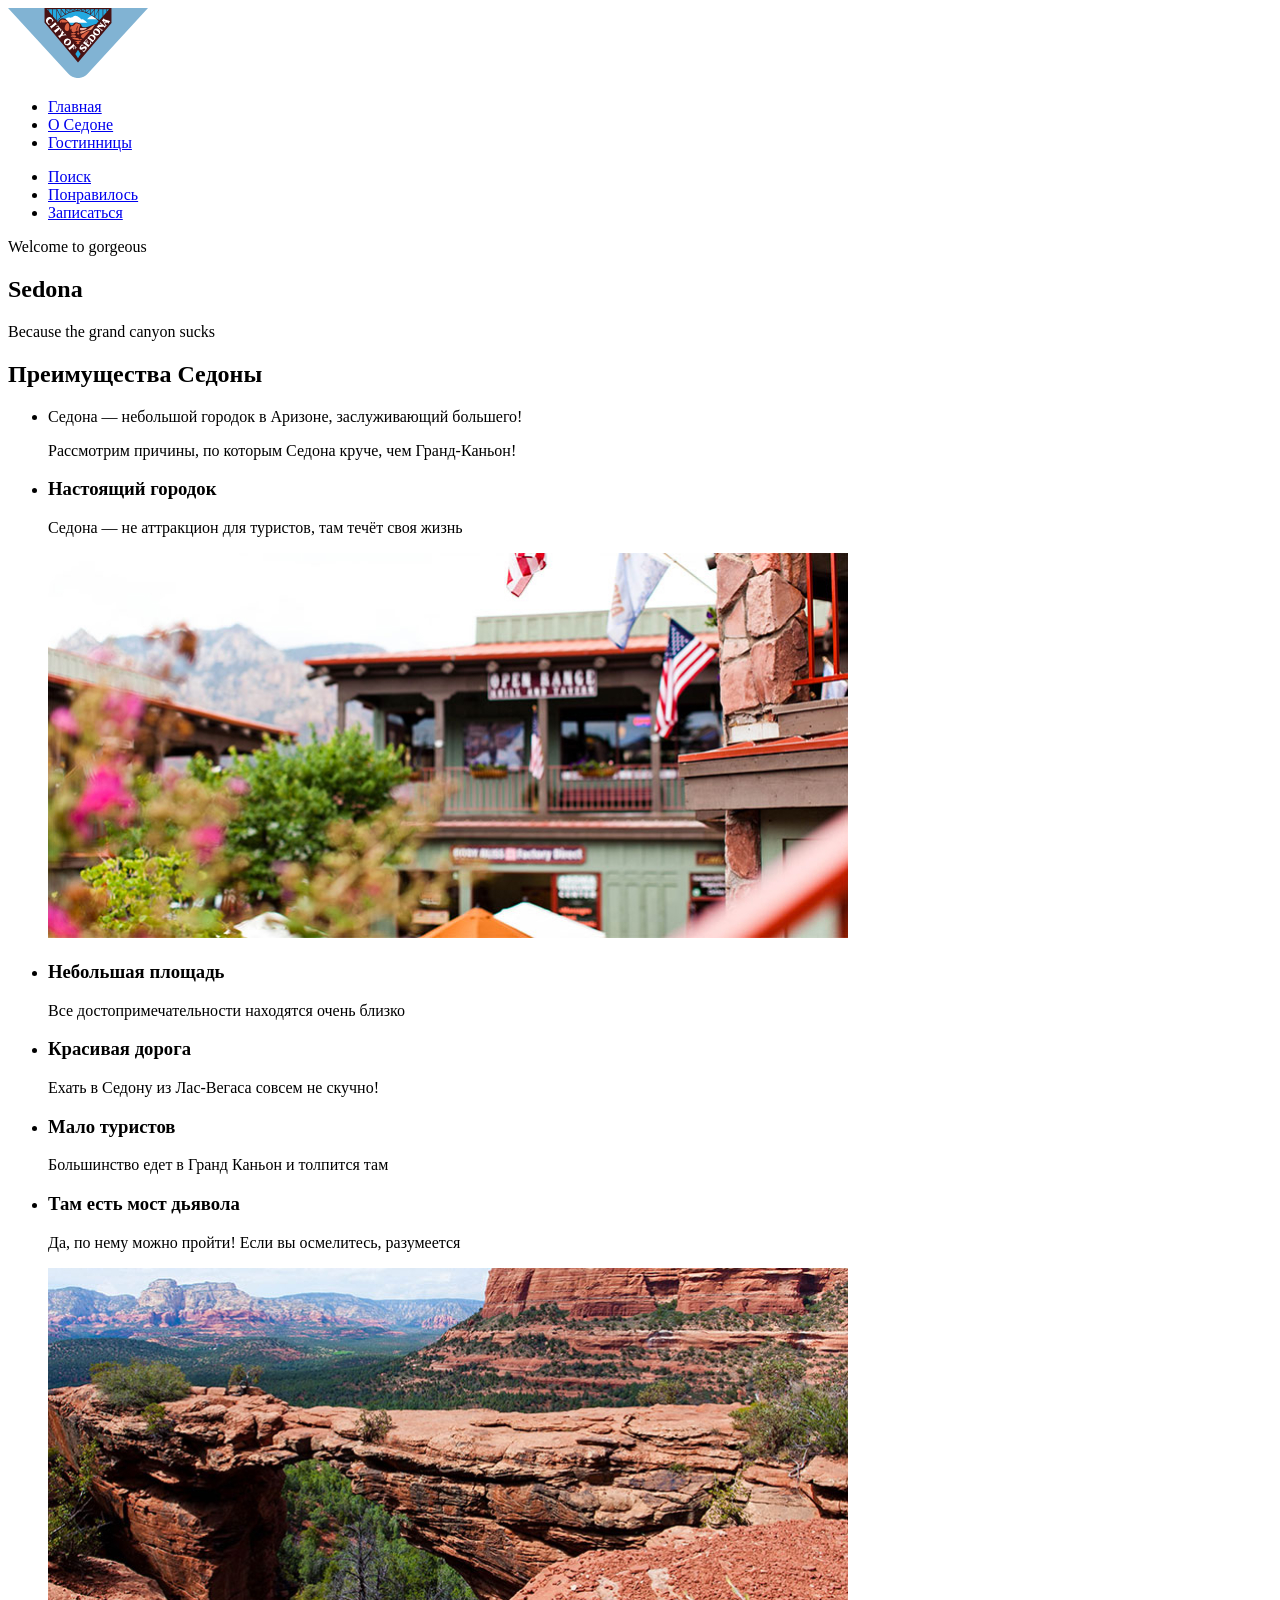
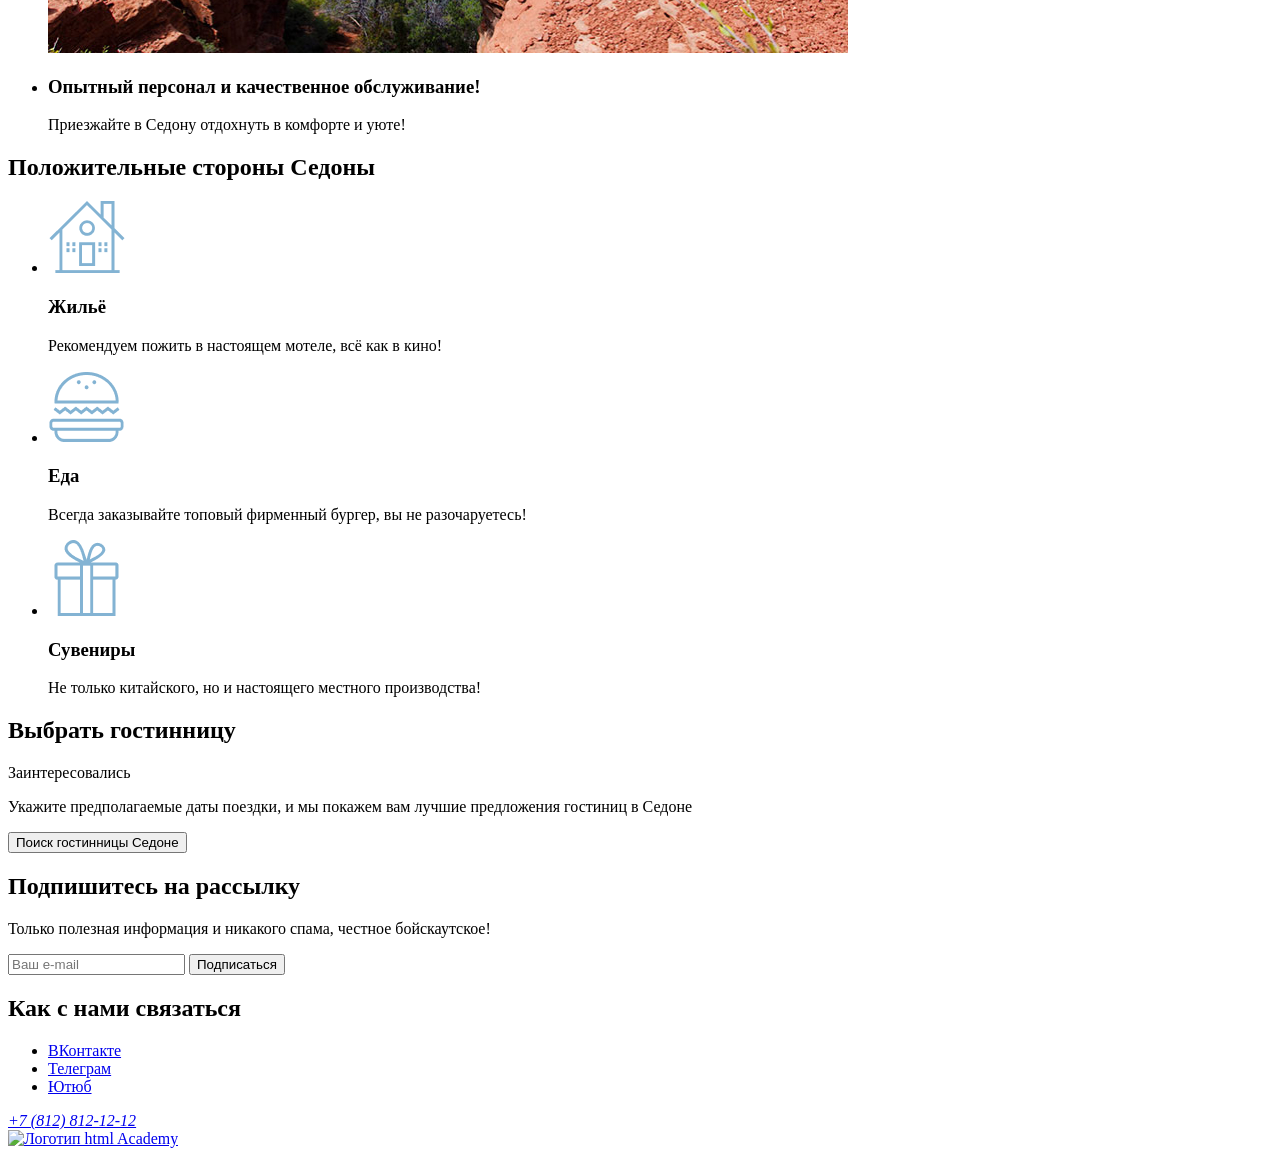
==== index.html @ 9c386580 "Разметка сайта Sedona" ====
<!DOCTYPE html>
<html lang="en">

<head>
    <meta charset="UTF-8">
    <meta http-equiv="X-UA-Compatible" content="IE=edge">
    <meta name="viewport" content="width=device-width, initial-scale=1.0">
    <title>Седона</title>
</head>

<body>
    <header class="page-header">
        <a href="index.html" aria-current="page" class="navigation-logo">
            <img class="sedona-logo" src="img/Sedona-logo.svg" alt="Логотип Sedona ">
        </a>
        <nav class="navigation">
            <ul class="navigation-list">
                <li class="navigation-item">
                    <a href="index.html" class="navigation-link navigation-link-current" aria-current="page"> Главная </a>
                </li>
                <li class="navigation-item">
                    <a href="#" class="navigation-link"> О Седоне </a>
                </li>
                <li class="navigation-item">
                    <a href="catalog.html" class="navigation-link"> Гостинницы </a>
                </li>
            </ul>
            <ul class="navigation-list">
                <li class="navigation-item">
                    <a href="#" class="navigation-link"> <span class="visually-hidden">Поиск</span> </a>
                </li>
                <li class="navigation-item">
                    <a href="#" class="navigation-link"> <span class="visually-hidden">Понравилось</span> </a>
                </li>
                <li class="navigation-item">
                    <a href="#" class="navigation-link"> <span class="visually-hidden">Записаться</span> </a>
                </li>
            </ul>
        </nav>
    </header>
    <main class="main-index">

        <section class="title">
            <p> Welcome to gorgeous</p>
            <h1>Sedona</h1>
            <p>Because the grand canyon sucks </p>
        </section>
        <section class="advantages">
            <h2 class="visually-hidden"> Преимущества Седоны </h2>
            <ul class="advantages-list">
                <li class="advantages-item">
                    <p>Седона — небольшой городок в Аризоне,  заслуживающий большего!</p>
                    <p> Рассмотрим причины, по которым Седона круче, чем Гранд-Каньон!</p>
                </li>
                <li class="advantages-item">
                    <h3 class="advantages-title">Настоящий городок</h3>
                    <p class="advantages-description">Седона — не аттракцион для туристов, там течёт своя жизнь</p>
                    <img src="img/Sedona-city.jpg" alt="Город Седона">
                </li>
                <li class="advantages-item">
                    <h3 class="advantages-title">Небольшая
                        площадь</h3>
                    <p class="advantages-description">Все достопримечательности находятся очень близко</p>
                </li>
                <li class="advantages-item">
                    <h3 class="advantages-title">Красивая
                        дорога</h3>
                    <p class="advantages-description">Ехать в Седону из Лас-Вегаса совсем не скучно!</p>
                </li>
                <li class="advantages-item">
                    <h3 class="advantages-title">Мало
                        туристов</h3>
                    <p class="advantages-description">Большинство едет в Гранд Каньон и толпится там</p>
                </li>
                <li class="advantages-item">
                    <h3 class="advantages-title">Там есть
                        мост дьявола</h3>
                    <p class="advantages-description">Да, по нему можно пройти! Если вы осмелитесь, разумеется</p>
                    <img src="img/Sedona-mountain.jpg" alt="Горы Седоны">
                </li>
                <li class="advantages-item">
                  <h3 class="advantages-title"> Опытный персонал и качественное обслуживание!</h3>
                    <p class="advantages-description">Приезжайте в Седону отдохнуть в комфорте и уюте!</p>
                </li>
            </ul>
        </section>
        <section class="advantages">
            <h2 class="visually-hidden">Положительные стороны Седоны</h2>
            <ul class="advantages-list">
                <li class="advantages-item">
                    <img class="icon" src="img/House-icon.png" alt="">
                    <h3 class="advantages-title">Жильё</h3>
                    <p class="advantages-description">Рекомендуем пожить в настоящем мотеле,
                        всё как в кино! </p>
                </li>
                <li class="advantages-item">
                    <img class="icon" src="img/food-icon.png" alt="">
                    <h3 class="advantages-title">Еда</h3>
                    <p class="advantages-description">Всегда заказывайте
                        топовый фирменный бургер, вы не разочаруетесь! </p>
                </li>
                <li class="advantages-item">
                    <img class="icon" src="img/present-icon.png" alt="">
                    <h3 class="advantages-title">Сувениры</h3>
                    <p class="advantages-description">Не только китайского,
                        но и настоящего местного производства! </p>
                </li>
            </ul>
        </section>
        <section class="hotel-search">
            <h2 class="visually-hidden">Выбрать гостинницу</h2>
            <p>Заинтересовались</p>
            <p>Укажите предполагаемые даты поездки, и мы покажем вам лучшие предложения гостиниц в Седоне</p>
            <button> Поиск гостинницы Седоне</button>
        </section>
        <section class="subscribe">
            <h2>Подпишитесь на рассылку</h2>
            <p>Только полезная информация и никакого спама, честное бойскаутское!</p>
            <form action="https://echo.htmlacademy.ru/" method="post" class="subscribe-form">
                <input type="email" placeholder="Ваш e-mail" name="user-email">
                <button type="submit">Подписаться</button>
            </form>
        </section>
    </main>
    <footer class="footer-social">
        <h2 class="page-footer-social">Как с нами связаться</h2>
        <ul class="footer-social-list">
            <li class="footer-social-item">
                <a href="https://vk.com/htmlacademy" type="button">
                    <span class="visually-hidden">ВКонтакте</span>
                </a>
            </li>
            <li class="footer-social-item">
                <a href="https://t.me/htmlacademy" type="button">
                    <span class="visually-hidden">Телеграм</span>
                </a>
            </li>
            <li class="footer-social-item">
                <a href="https://www.youtube.com/user/htmlacademyru" type="button">
                    <span class="visually-hidden">Ютюб</span>
                </a>
            </li>
        </ul>
        <address>
            <a class="footer-phone" href="tel:+78128121212">+7 (812) 812-12-12</a>
        </address>

        <a href="https://htmlacademy.ru/">
            <img class="logo" src="img/logo_htmlacademy.png" alt="Логотип html Academy ">
        </a>
    </footer>

</body>

</html>
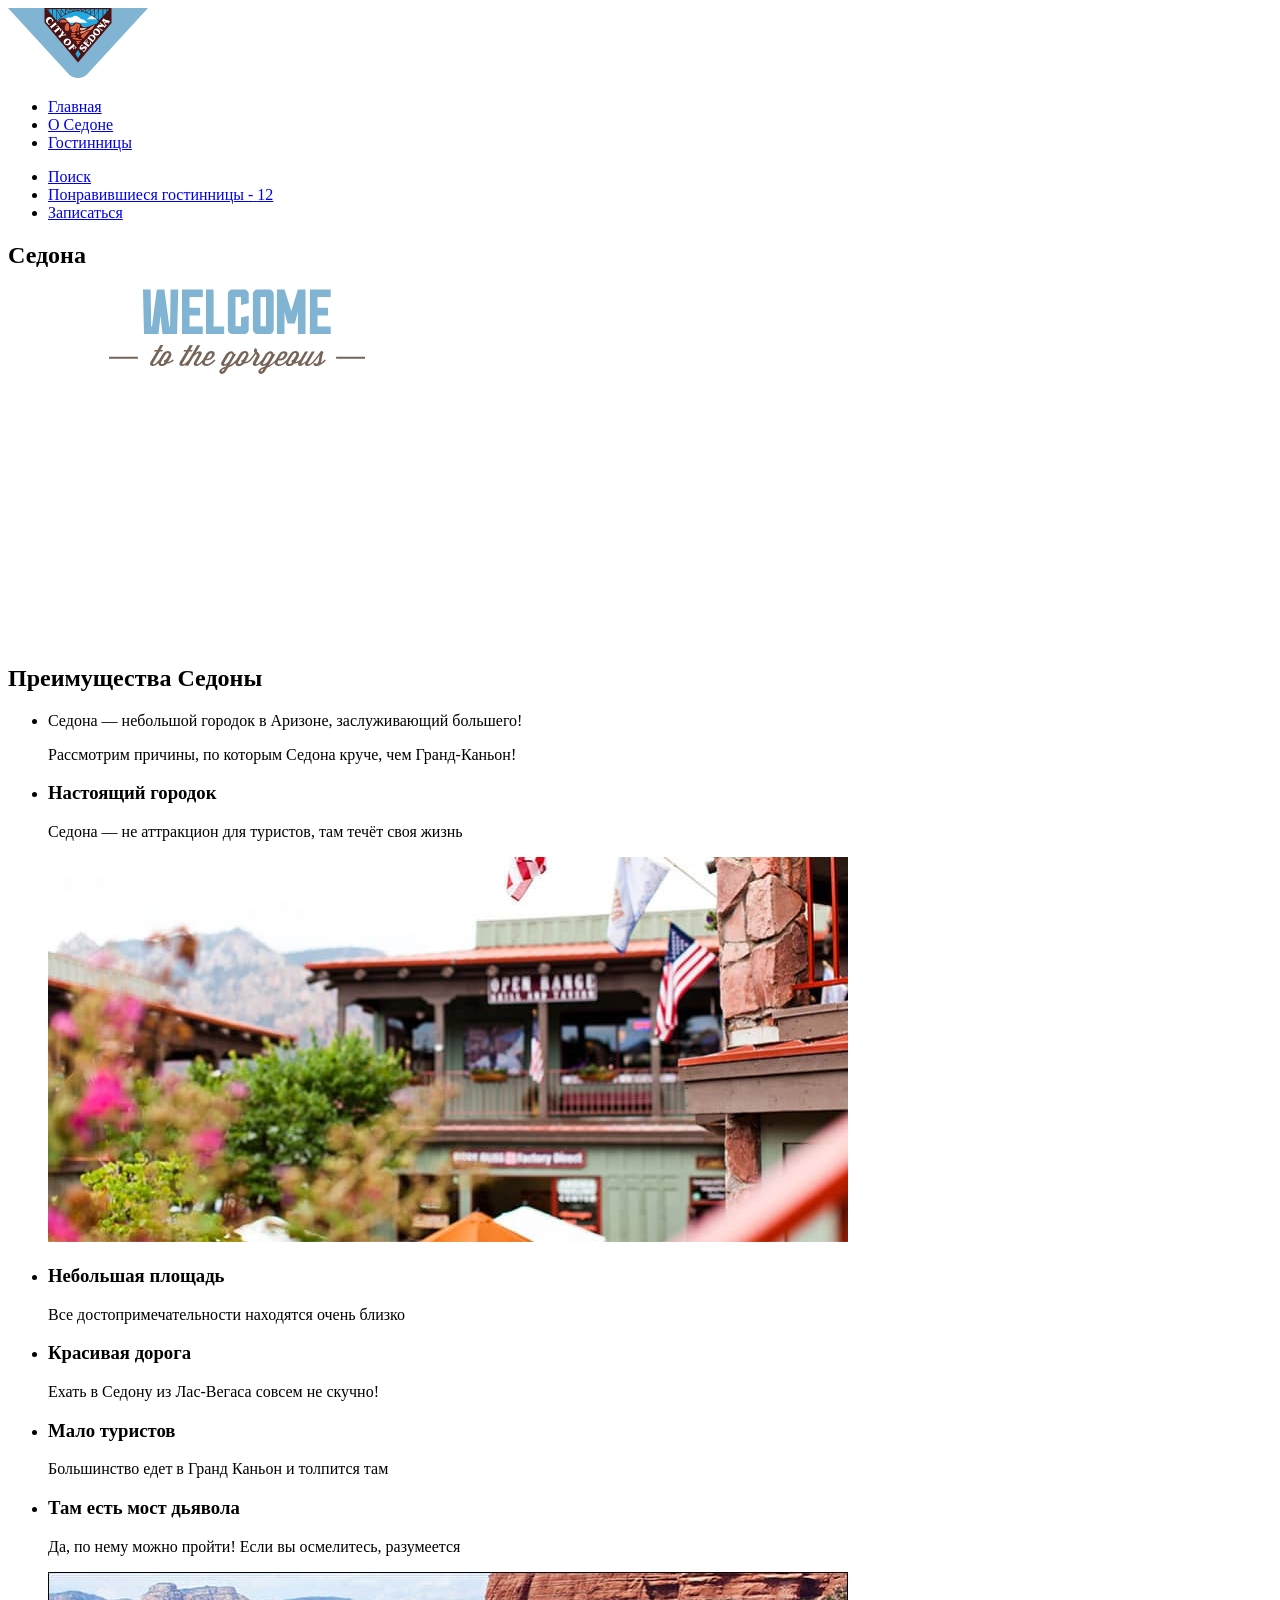
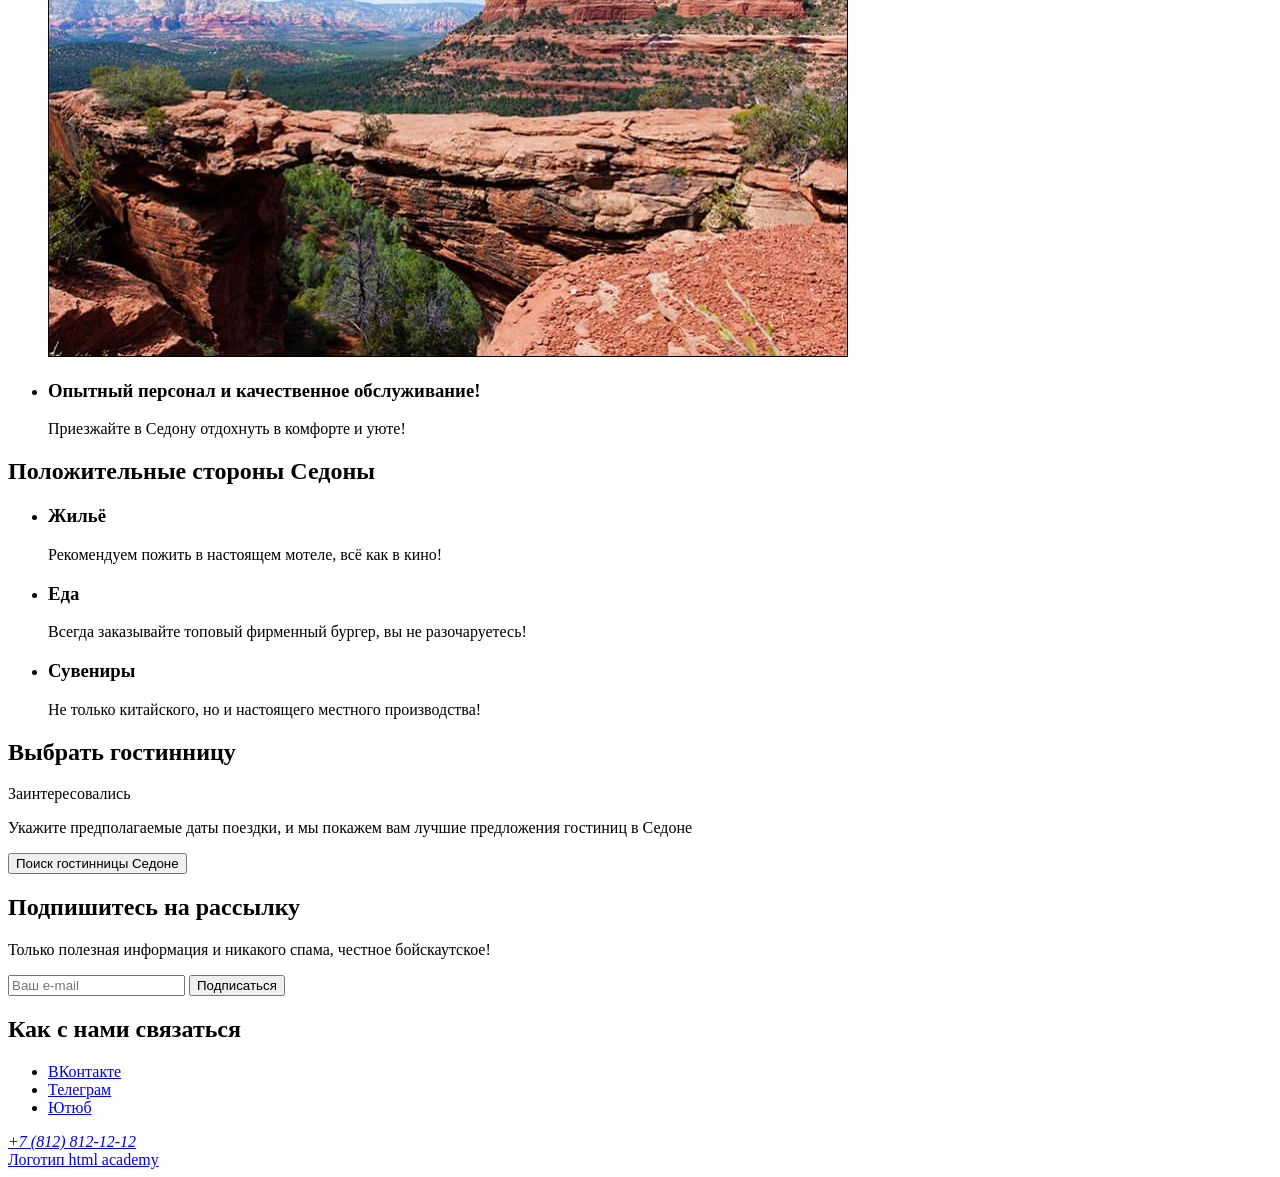
==== commit 827f121f: "Графика (3 раздел ) сайта" ====
--- a/index.html
+++ b/index.html
@@ -1,155 +1,159 @@
 <!DOCTYPE html>
 <html lang="en">
 
-<head>
+  <head>
     <meta charset="UTF-8">
     <meta http-equiv="X-UA-Compatible" content="IE=edge">
     <meta name="viewport" content="width=device-width, initial-scale=1.0">
+    <link rel="stylesheet" href="test.css">
     <title>Седона</title>
-</head>
+  </head>
 
-<body>
+  <body>
     <header class="page-header">
-        <a href="index.html" aria-current="page" class="navigation-logo">
-            <img class="sedona-logo" src="img/Sedona-logo.svg" alt="Логотип Sedona ">
-        </a>
-        <nav class="navigation">
-            <ul class="navigation-list">
-                <li class="navigation-item">
-                    <a href="index.html" class="navigation-link navigation-link-current" aria-current="page"> Главная </a>
-                </li>
-                <li class="navigation-item">
-                    <a href="#" class="navigation-link"> О Седоне </a>
-                </li>
-                <li class="navigation-item">
-                    <a href="catalog.html" class="navigation-link"> Гостинницы </a>
-                </li>
-            </ul>
-            <ul class="navigation-list">
-                <li class="navigation-item">
-                    <a href="#" class="navigation-link"> <span class="visually-hidden">Поиск</span> </a>
-                </li>
-                <li class="navigation-item">
-                    <a href="#" class="navigation-link"> <span class="visually-hidden">Понравилось</span> </a>
-                </li>
-                <li class="navigation-item">
-                    <a href="#" class="navigation-link"> <span class="visually-hidden">Записаться</span> </a>
-                </li>
-            </ul>
-        </nav>
+      <a href="index.html" aria-current="page" class="navigation-logo">
+        <img class="sedona-logo" src="img/logo-icon/logo-Sedona (1).svg" width="140" height="70" alt="Логотип Sedona ">
+      </a>
+      <nav class="navigation">
+        <ul class="navigation-list">
+          <li class="navigation-item">
+            <a href="index.html" class="navigation-link navigation-link-current" aria-current="page">
+              Главная </a>
+          </li>
+          <li class="navigation-item">
+            <a href="#" class="navigation-link"> О Седоне </a>
+          </li>
+          <li class="navigation-item">
+            <a href="catalog.html" class="navigation-link"> Гостинницы </a>
+          </li>
+        </ul>
+        <ul class="navigation-list">
+          <li class="navigation-item">
+            <a href="#" class="navigation-link">
+              <span class="visually-hidden">Поиск</span>
+            </a>
+          </li>
+          <li class="navigation-item">
+            <a href="#" class="navigation-link">
+              <span class="visually-hidden">Понравившиеся гостинницы -</span>
+              <span class="likes-number">12</span>
+            </a>
+          </li>
+          <li class="navigation-item">
+            <a href="#" class="navigation-link"> <span class="visually-hidden">Записаться</span> </a>
+          </li>
+        </ul>
+      </nav>
     </header>
     <main class="main-index">
-
-        <section class="title">
-            <p> Welcome to gorgeous</p>
-            <h1>Sedona</h1>
-            <p>Because the grand canyon sucks </p>
-        </section>
-        <section class="advantages">
-            <h2 class="visually-hidden"> Преимущества Седоны </h2>
-            <ul class="advantages-list">
-                <li class="advantages-item">
-                    <p>Седона — небольшой городок в Аризоне,  заслуживающий большего!</p>
-                    <p> Рассмотрим причины, по которым Седона круче, чем Гранд-Каньон!</p>
-                </li>
-                <li class="advantages-item">
-                    <h3 class="advantages-title">Настоящий городок</h3>
-                    <p class="advantages-description">Седона — не аттракцион для туристов, там течёт своя жизнь</p>
-                    <img src="img/Sedona-city.jpg" alt="Город Седона">
-                </li>
-                <li class="advantages-item">
-                    <h3 class="advantages-title">Небольшая
-                        площадь</h3>
-                    <p class="advantages-description">Все достопримечательности находятся очень близко</p>
-                </li>
-                <li class="advantages-item">
-                    <h3 class="advantages-title">Красивая
-                        дорога</h3>
-                    <p class="advantages-description">Ехать в Седону из Лас-Вегаса совсем не скучно!</p>
-                </li>
-                <li class="advantages-item">
-                    <h3 class="advantages-title">Мало
-                        туристов</h3>
-                    <p class="advantages-description">Большинство едет в Гранд Каньон и толпится там</p>
-                </li>
-                <li class="advantages-item">
-                    <h3 class="advantages-title">Там есть
-                        мост дьявола</h3>
-                    <p class="advantages-description">Да, по нему можно пройти! Если вы осмелитесь, разумеется</p>
-                    <img src="img/Sedona-mountain.jpg" alt="Горы Седоны">
-                </li>
-                <li class="advantages-item">
-                  <h3 class="advantages-title"> Опытный персонал и качественное обслуживание!</h3>
-                    <p class="advantages-description">Приезжайте в Седону отдохнуть в комфорте и уюте!</p>
-                </li>
-            </ul>
-        </section>
-        <section class="advantages">
-            <h2 class="visually-hidden">Положительные стороны Седоны</h2>
-            <ul class="advantages-list">
-                <li class="advantages-item">
-                    <img class="icon" src="img/House-icon.png" alt="">
-                    <h3 class="advantages-title">Жильё</h3>
-                    <p class="advantages-description">Рекомендуем пожить в настоящем мотеле,
-                        всё как в кино! </p>
-                </li>
-                <li class="advantages-item">
-                    <img class="icon" src="img/food-icon.png" alt="">
-                    <h3 class="advantages-title">Еда</h3>
-                    <p class="advantages-description">Всегда заказывайте
-                        топовый фирменный бургер, вы не разочаруетесь! </p>
-                </li>
-                <li class="advantages-item">
-                    <img class="icon" src="img/present-icon.png" alt="">
-                    <h3 class="advantages-title">Сувениры</h3>
-                    <p class="advantages-description">Не только китайского,
-                        но и настоящего местного производства! </p>
-                </li>
-            </ul>
-        </section>
-        <section class="hotel-search">
-            <h2 class="visually-hidden">Выбрать гостинницу</h2>
-            <p>Заинтересовались</p>
-            <p>Укажите предполагаемые даты поездки, и мы покажем вам лучшие предложения гостиниц в Седоне</p>
-            <button> Поиск гостинницы Седоне</button>
-        </section>
-        <section class="subscribe">
-            <h2>Подпишитесь на рассылку</h2>
-            <p>Только полезная информация и никакого спама, честное бойскаутское!</p>
-            <form action="https://echo.htmlacademy.ru/" method="post" class="subscribe-form">
-                <input type="email" placeholder="Ваш e-mail" name="user-email">
-                <button type="submit">Подписаться</button>
-            </form>
-        </section>
+      <section class="welcome">
+        <h1> <span class="visually-hidden">Седона</span></h1>
+        <img src="img/main-page/welcome (1).svg" width="458" height="352"
+          alt="Welcome to the gorgeous Sedona because the Grand Canyon sucks">
+      </section>
+      <section class="advantages">
+        <h2 class="visually-hidden"> Преимущества Седоны </h2>
+        <ul class="advantages-list">
+          <li class="advantages-item">
+            <p>Седона — небольшой городок в Аризоне, заслуживающий большего!</p>
+            <p> Рассмотрим причины, по которым Седона круче, чем Гранд-Каньон!</p>
+          </li>
+          <li class="advantages-item">
+            <h3 class="advantages-title">Настоящий городок</h3>
+            <p class="advantages-description">Седона — не аттракцион для туристов, там течёт своя жизнь</p>
+            <img src="img/main-page/city-Sedona (1).jpg" width="800" height="385" alt="Город Седона">
+          </li>
+          <li class="advantages-item">
+            <h3 class="advantages-title">Небольшая
+              площадь</h3>
+            <p class="advantages-description">Все достопримечательности находятся очень близко</p>
+          </li>
+          <li class="advantages-item">
+            <h3 class="advantages-title">Красивая
+              дорога</h3>
+            <p class="advantages-description">Ехать в Седону из Лас-Вегаса совсем не скучно!</p>
+          </li>
+          <li class="advantages-item">
+            <h3 class="advantages-title">Мало
+              туристов</h3>
+            <p class="advantages-description">Большинство едет в Гранд Каньон и толпится там</p>
+          </li>
+          <li class="advantages-item">
+            <h3 class="advantages-title">Там есть
+              мост дьявола</h3>
+            <p class="advantages-description">Да, по нему можно пройти! Если вы осмелитесь, разумеется</p>
+            <img src="img/main-page/mountain (1).jpg" width="800" height="385" alt="Горы Седоны">
+          </li>
+          <li class="advantages-item">
+            <h3 class="advantages-title"> Опытный персонал и качественное обслуживание!</h3>
+            <p class="advantages-description">Приезжайте в Седону отдохнуть в комфорте и уюте!</p>
+          </li>
+        </ul>
+      </section>
+      <section class="advantages">
+        <h2 class="visually-hidden">Положительные стороны Седоны</h2>
+        <ul class="advantages-list">
+          <li class="advantages-item">
+            <h3 class="advantages-title">Жильё</h3>
+            <p class="advantages-description">Рекомендуем пожить в настоящем мотеле,
+              всё как в кино! </p>
+          </li>
+          <li class="advantages-item">
+            <h3 class="advantages-title">Еда</h3>
+            <p class="advantages-description">Всегда заказывайте
+              топовый фирменный бургер, вы не разочаруетесь! </p>
+          </li>
+          <li class="advantages-item">
+            <h3 class="advantages-title">Сувениры</h3>
+            <p class="advantages-description">Не только китайского,
+              но и настоящего местного производства! </p>
+          </li>
+        </ul>
+      </section>
+      <section class="hotel-search">
+        <h2 class="visually-hidden">Выбрать гостинницу</h2>
+        <p>Заинтересовались</p>
+        <p>Укажите предполагаемые даты поездки, и мы покажем вам лучшие предложения гостиниц в Седоне</p>
+        <button> Поиск гостинницы Седоне</button>
+      </section>
+      <section class="subscribe">
+        <h2>Подпишитесь на рассылку</h2>
+        <p>Только полезная информация и никакого спама, честное бойскаутское!</p>
+        <form action="https://echo.htmlacademy.ru/" method="post" class="subscribe-form">
+          <input type="email" placeholder="Ваш e-mail" name="user-email">
+          <button type="submit">Подписаться</button>
+        </form>
+      </section>
     </main>
     <footer class="footer-social">
-        <h2 class="page-footer-social">Как с нами связаться</h2>
-        <ul class="footer-social-list">
-            <li class="footer-social-item">
-                <a href="https://vk.com/htmlacademy" type="button">
-                    <span class="visually-hidden">ВКонтакте</span>
-                </a>
-            </li>
-            <li class="footer-social-item">
-                <a href="https://t.me/htmlacademy" type="button">
-                    <span class="visually-hidden">Телеграм</span>
-                </a>
-            </li>
-            <li class="footer-social-item">
-                <a href="https://www.youtube.com/user/htmlacademyru" type="button">
-                    <span class="visually-hidden">Ютюб</span>
-                </a>
-            </li>
-        </ul>
-        <address>
-            <a class="footer-phone" href="tel:+78128121212">+7 (812) 812-12-12</a>
-        </address>
+      <h2 class="page-footer-social">Как с нами связаться</h2>
+      <ul class="footer-social-list">
+        <li class="footer-social-item">
+          <a href="https://vk.com/htmlacademy" type="button">
+            <span class="visually-hidden">ВКонтакте</span>
 
-        <a href="https://htmlacademy.ru/">
-            <img class="logo" src="img/logo_htmlacademy.png" alt="Логотип html Academy ">
-        </a>
+          </a>
+        </li>
+        <li class="footer-social-item">
+          <a href="https://t.me/htmlacademy" type="button">
+            <span class="visually-hidden">Телеграм</span>
+
+          </a>
+        </li>
+        <li class="footer-social-item">
+          <a href="https://www.youtube.com/user/htmlacademyru" type="button">
+            <span class="visually-hidden">Ютюб</span>
+
+          </a>
+        </li>
+      </ul>
+      <address>
+        <a class="footer-phone" href="tel:+78128121212">+7 (812) 812-12-12</a>
+      </address>
+      <a href="https://htmlacademy.ru/">
+        <span class="visually-hidden">Логотип html academy</span>
+      </a>
     </footer>
-
-</body>
+  </body>
 
 </html>
--- a/test.css
+++ b/test.css
@@ -0,0 +1,11 @@
+.icon-number-hearts
+{
+  width: 20px;
+  height: 20px;
+  background-color: rgb(25, 192, 25) ;
+  border-radius: 50%;
+  text-align: center;
+  display: inline-block;
+  padding: 5px 5px 4px;
+  }
+
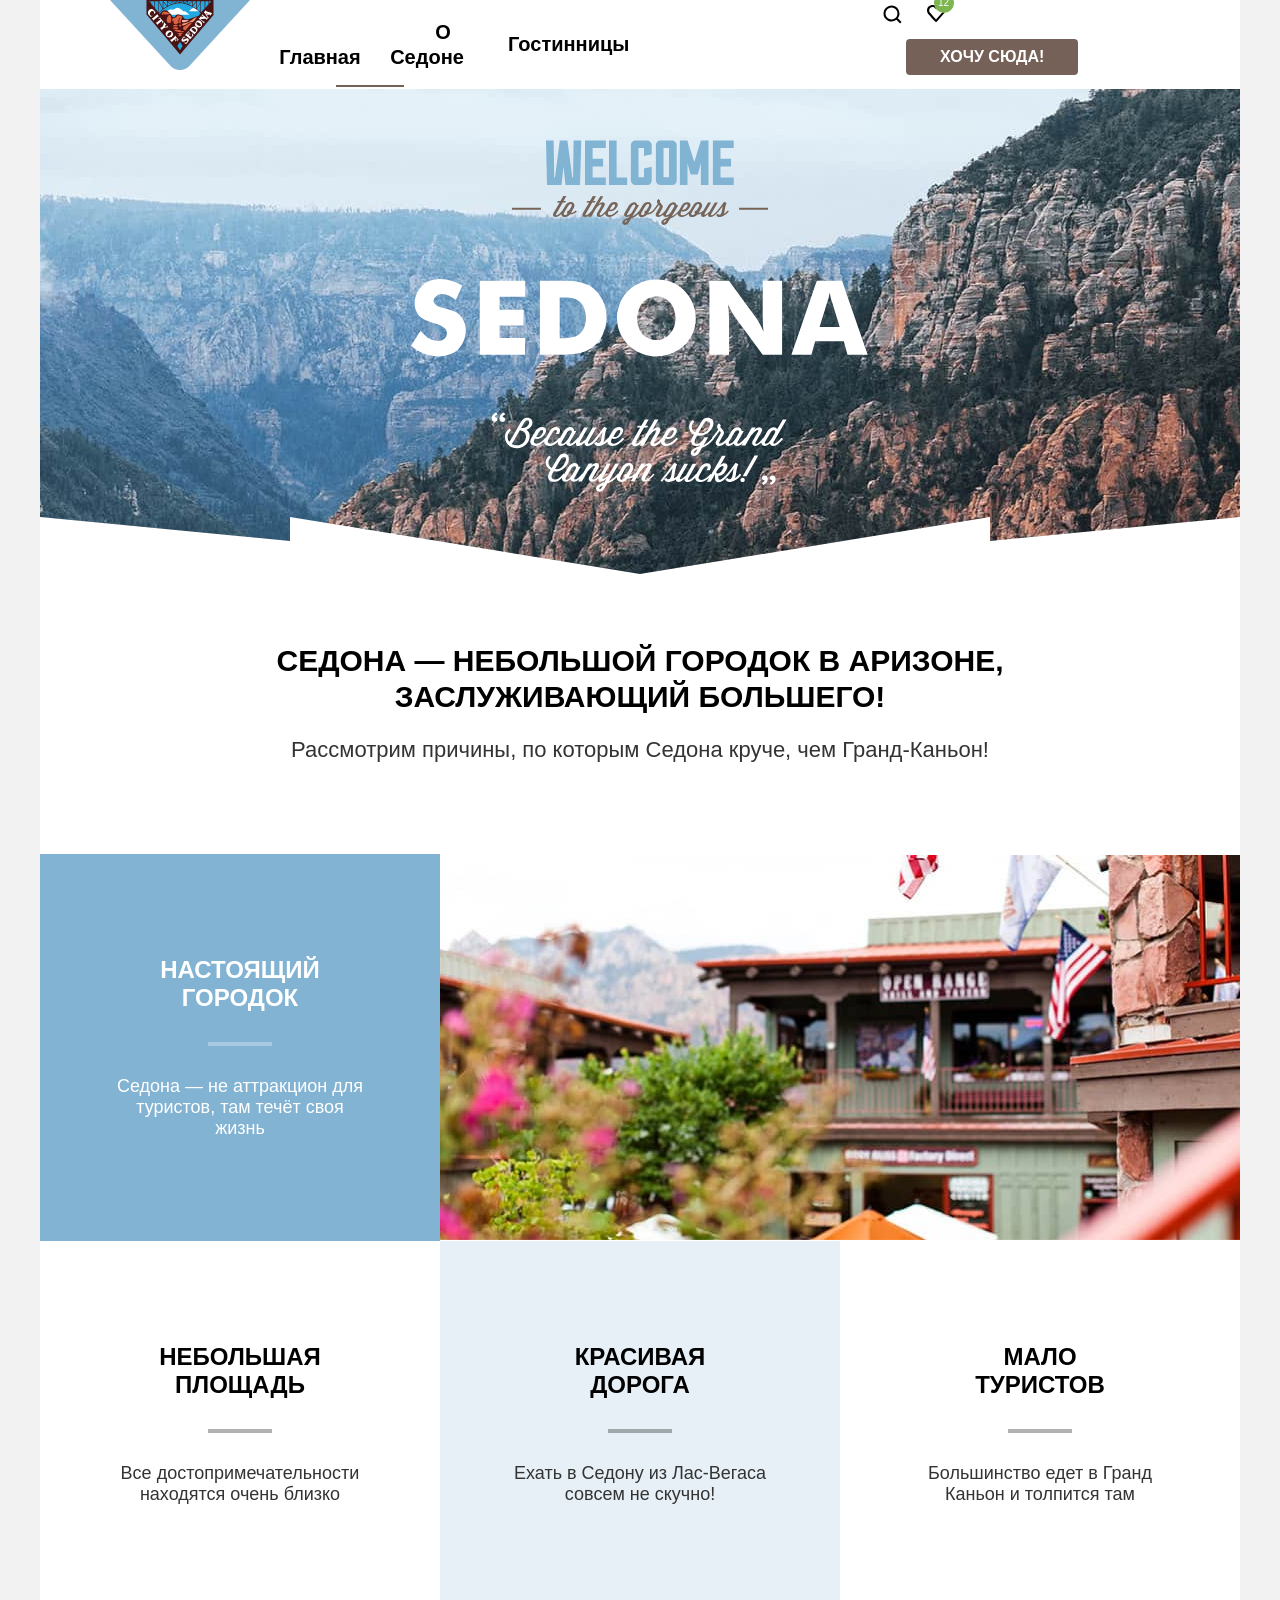
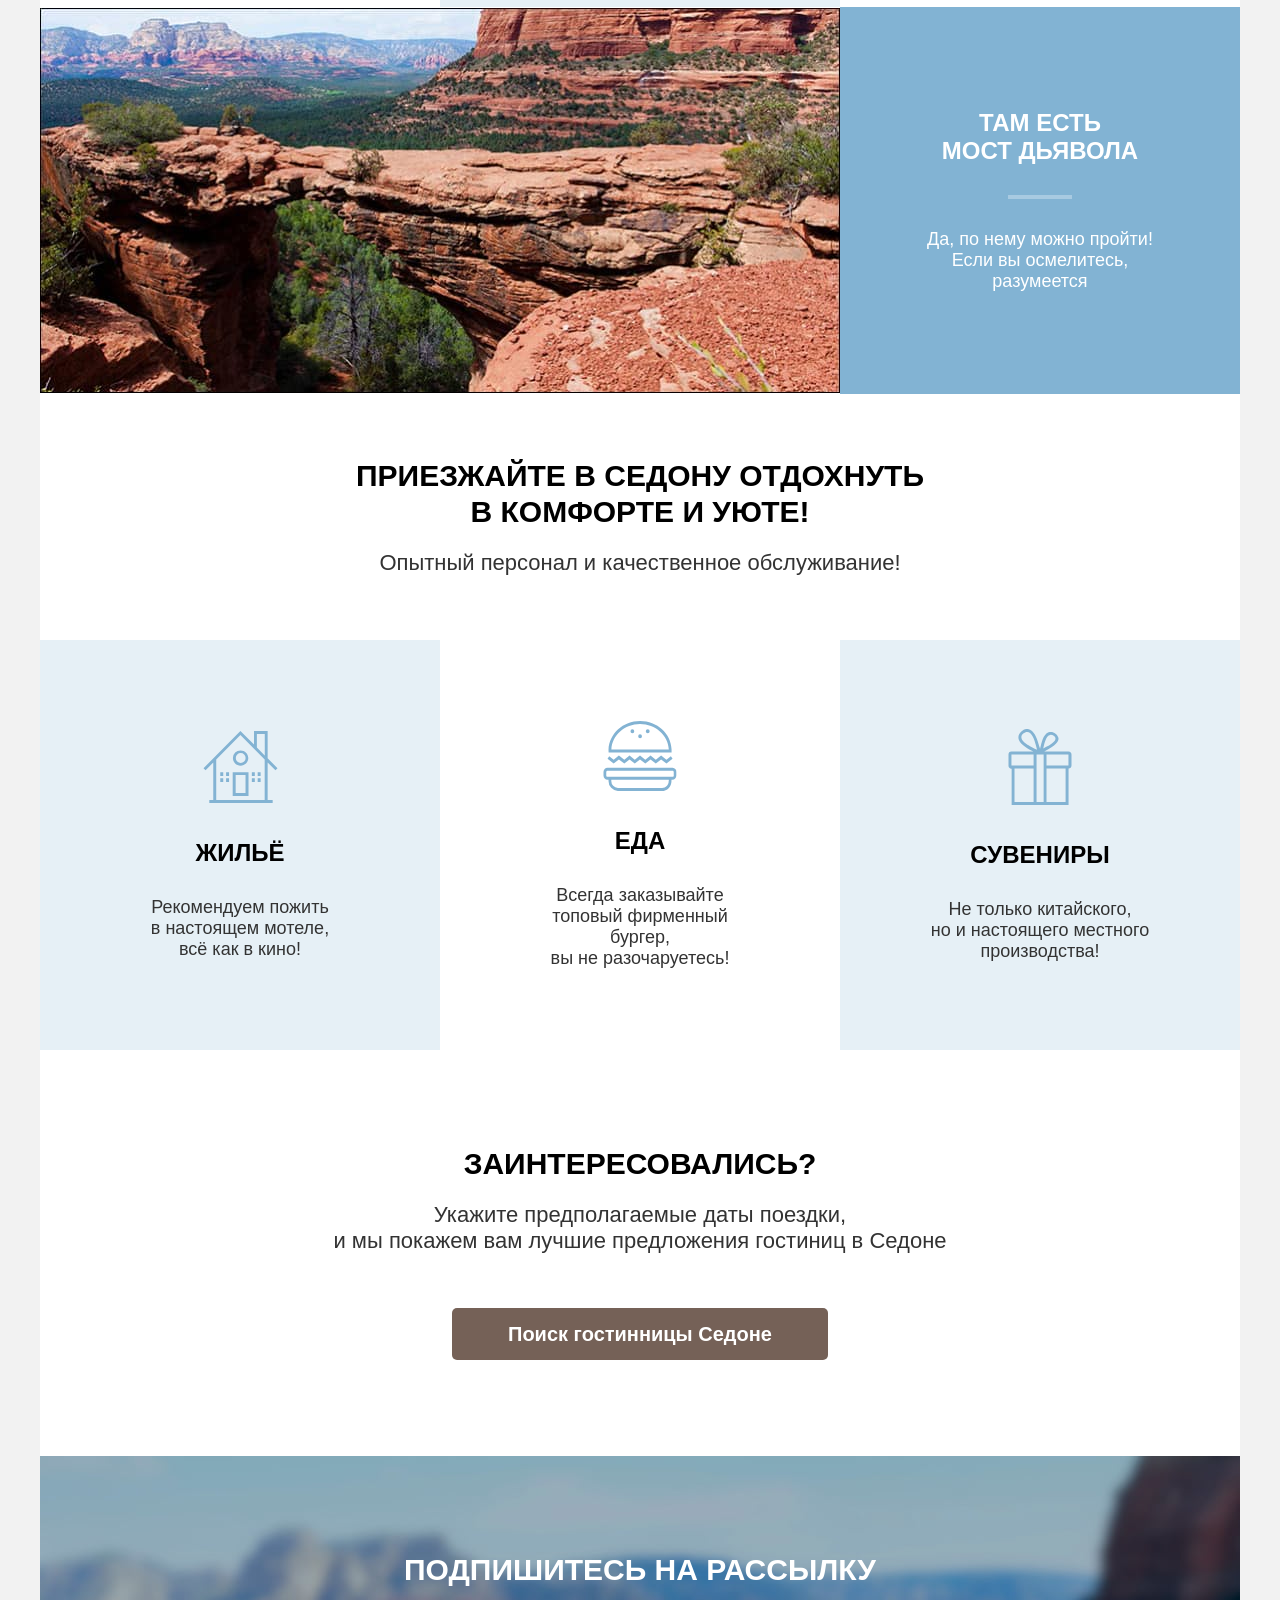
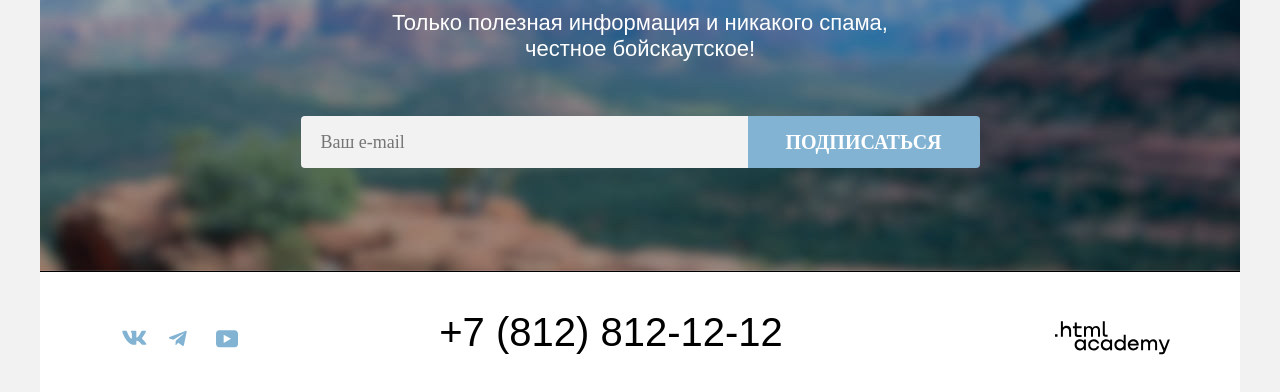
==== commit ab8c509e: "9 chapter" ====
--- a/index.html
+++ b/index.html
@@ -1,23 +1,26 @@
 <!DOCTYPE html>
-<html lang="en">
+<html lang="ru">
 
   <head>
     <meta charset="UTF-8">
     <meta http-equiv="X-UA-Compatible" content="IE=edge">
     <meta name="viewport" content="width=device-width, initial-scale=1.0">
-    <link rel="stylesheet" href="test.css">
+    <link rel="stylesheet" href="styles/styles.css">
+
     <title>Седона</title>
   </head>
 
   <body>
+   <!-- ! Header -->
     <header class="page-header">
-      <a href="index.html" aria-current="page" class="navigation-logo">
-        <img class="sedona-logo" src="img/logo-icon/logo-Sedona (1).svg" width="140" height="70" alt="Логотип Sedona ">
-      </a>
       <nav class="navigation">
+         <!-- ! Left-items -->
+        <a href="index.html" aria-current="page" class="navigation-logo">
+          <img class="sedona-logo" src="img/logo-icon/logo-Sedona (1).svg" width="140" height="70" alt="Логотип Sedona ">
+        </a>
         <ul class="navigation-list">
           <li class="navigation-item">
-            <a href="index.html" class="navigation-link navigation-link-current" aria-current="page">
+            <a href="index.html" class="navigation-link navigation-link-current-main" aria-current="page">
               Главная </a>
           </li>
           <li class="navigation-item">
@@ -27,131 +30,166 @@
             <a href="catalog.html" class="navigation-link"> Гостинницы </a>
           </li>
         </ul>
-        <ul class="navigation-list">
-          <li class="navigation-item">
-            <a href="#" class="navigation-link">
+         <!-- ! Right-items -->
+        <ul class="navigation-list navigation-list-right">
+          <li class="navigation-item-right">
+            <a  href="#"  class="navigation-link">
               <span class="visually-hidden">Поиск</span>
+              <svg class="navigation-icon" aria-hidden="true" focusable="false" width="19" height="19" viewBox="0 0 19 19" fill="none" xmlns="http://www.w3.org/2000/svg"><path d="m18.5 17-3.7-3.67c1-1.3 1.7-2.98 1.7-4.87A8 8 0 0 0 8.5.5C4.1.5.5 4.18.5 8.56a8 8 0 0 0 12.9 6.26l3.7 3.68 1.4-1.5Zm-10-2.48a6 6 0 0 1-6-5.96 6 6 0 0 1 12 0 6 6 0 0 1-6 5.96Z" /></svg>
             </a>
           </li>
-          <li class="navigation-item">
+          <li class="navigation-item-right">
             <a href="#" class="navigation-link">
-              <span class="visually-hidden">Понравившиеся гостинницы -</span>
-              <span class="likes-number">12</span>
+              <span class="visually-hidden">Избранное</span>
+              <svg class="navigation-icon" aria-hidden="true" focusable="false" width="18" height="17" viewBox="0 0 18 17" fill="none" xmlns="http://www.w3.org/2000/svg"><path d="M8.9 17c-.3 0-.6-.1-.8-.4-5.4-6.1-6.7-7.5-7-7.9C.4 7.8 0 6.6 0 5.4 0 2.4 2.4 0 5.5 0 6.8 0 8 .5 9 1.3 10 .5 11.3 0 12.5 0c3 0 5.5 2.4 5.5 5.4 0 1.3-.5 2.5-1.3 3.4l-7 7.9c-.2.2-.4.3-.8.3Zm-6-9.5c.3.4 3.5 4 6.1 6.9l6.2-7c.5-.5.7-1.2.7-2 0-1.8-1.5-3.3-3.3-3.3-1 0-2 .5-2.7 1.3-.3.3-.6.4-.9.4-.3 0-.6-.2-.8-.4-.7-.8-1.7-1.3-2.7-1.3-1.8 0-3.3 1.5-3.3 3.3-.1.9.3 1.6.7 2.1-.1 0-.1 0 0 0Z"/></svg>
             </a>
           </li>
-          <li class="navigation-item">
-            <a href="#" class="navigation-link"> <span class="visually-hidden">Записаться</span> </a>
+          <li class="navigation-item-right">
+            <a href="#" class="navigation-link">
+              <span class="visually-hidden">Записаться</span>
+              <button class="navigation-link-button-sign-up">Хочу сюда!</button>
+              </a>
           </li>
         </ul>
       </nav>
     </header>
-    <main class="main-index">
-      <section class="welcome">
-        <h1> <span class="visually-hidden">Седона</span></h1>
-        <img src="img/main-page/welcome (1).svg" width="458" height="352"
-          alt="Welcome to the gorgeous Sedona because the Grand Canyon sucks">
-      </section>
-      <section class="advantages">
-        <h2 class="visually-hidden"> Преимущества Седоны </h2>
-        <ul class="advantages-list">
-          <li class="advantages-item">
-            <p>Седона — небольшой городок в Аризоне, заслуживающий большего!</p>
-            <p> Рассмотрим причины, по которым Седона круче, чем Гранд-Каньон!</p>
-          </li>
-          <li class="advantages-item">
-            <h3 class="advantages-title">Настоящий городок</h3>
-            <p class="advantages-description">Седона — не аттракцион для туристов, там течёт своя жизнь</p>
-            <img src="img/main-page/city-Sedona (1).jpg" width="800" height="385" alt="Город Седона">
-          </li>
-          <li class="advantages-item">
-            <h3 class="advantages-title">Небольшая
-              площадь</h3>
-            <p class="advantages-description">Все достопримечательности находятся очень близко</p>
-          </li>
-          <li class="advantages-item">
-            <h3 class="advantages-title">Красивая
-              дорога</h3>
-            <p class="advantages-description">Ехать в Седону из Лас-Вегаса совсем не скучно!</p>
-          </li>
-          <li class="advantages-item">
-            <h3 class="advantages-title">Мало
-              туристов</h3>
-            <p class="advantages-description">Большинство едет в Гранд Каньон и толпится там</p>
-          </li>
-          <li class="advantages-item">
-            <h3 class="advantages-title">Там есть
-              мост дьявола</h3>
-            <p class="advantages-description">Да, по нему можно пройти! Если вы осмелитесь, разумеется</p>
-            <img src="img/main-page/mountain (1).jpg" width="800" height="385" alt="Горы Седоны">
-          </li>
-          <li class="advantages-item">
-            <h3 class="advantages-title"> Опытный персонал и качественное обслуживание!</h3>
-            <p class="advantages-description">Приезжайте в Седону отдохнуть в комфорте и уюте!</p>
-          </li>
-        </ul>
-      </section>
-      <section class="advantages">
-        <h2 class="visually-hidden">Положительные стороны Седоны</h2>
-        <ul class="advantages-list">
-          <li class="advantages-item">
-            <h3 class="advantages-title">Жильё</h3>
-            <p class="advantages-description">Рекомендуем пожить в настоящем мотеле,
-              всё как в кино! </p>
-          </li>
-          <li class="advantages-item">
-            <h3 class="advantages-title">Еда</h3>
-            <p class="advantages-description">Всегда заказывайте
-              топовый фирменный бургер, вы не разочаруетесь! </p>
-          </li>
-          <li class="advantages-item">
-            <h3 class="advantages-title">Сувениры</h3>
-            <p class="advantages-description">Не только китайского,
-              но и настоящего местного производства! </p>
-          </li>
-        </ul>
-      </section>
-      <section class="hotel-search">
-        <h2 class="visually-hidden">Выбрать гостинницу</h2>
-        <p>Заинтересовались</p>
-        <p>Укажите предполагаемые даты поездки, и мы покажем вам лучшие предложения гостиниц в Седоне</p>
-        <button> Поиск гостинницы Седоне</button>
-      </section>
-      <section class="subscribe">
-        <h2>Подпишитесь на рассылку</h2>
-        <p>Только полезная информация и никакого спама, честное бойскаутское!</p>
-        <form action="https://echo.htmlacademy.ru/" method="post" class="subscribe-form">
-          <input type="email" placeholder="Ваш e-mail" name="user-email">
-          <button type="submit">Подписаться</button>
-        </form>
-      </section>
+    <!-- ! Main -->
+    <main class="main-index main-container">
+      <div class="page-container">
+         <!-- ! Welcome -->
+        <section class="welcome">
+            <h1> <span class="visually-hidden">Седона</span></h1>
+            <img class="welcome-text" src="img/main-page/welcome (1).svg" width="458" height="352"
+              alt="Welcome to the gorgeous Sedona because the Grand Canyon sucks" lang="en">
+            <img class="welcome-background-bottom" src="img/main-page/welcome-bottom.svg" width="1200" height="57" alt="">
+        </section>
+         <!-- ! Advantages -->
+        <section class="advantages">
+          <h2 class="visually-hidden"> Преимущества Седоны </h2>
+          <ul class="advantages-list">
+            <li class="advantages-item advantages-item-big">
+              <h3 class="title-big">Седона — небольшой городок в Аризоне,<br> заслуживающий большего!</h3>
+              <p class="description-big"> Рассмотрим причины, по которым Седона круче, чем Гранд-Каньон!</p>
+            </li>
+            <li class="advantages-item-color advantages-item">
+              <h3 class="advantages-title">Настоящий <br>городок</h3>
+              <div class="advantages-line-white"></div>
+              <p class="advantages-description">Седона — не аттракцион для <br> туристов, там течёт своя <br>жизнь</p>
+            </li>
+            <!-- ! img City -->
+            <li class="advantages-item advantages-item-image">
+              <img class="advantages-image" src="img/main-page/city-Sedona (1).jpg" width="800" height="385"
+                alt="Город Седона">
+            </li>
+
+            <li class="advantages-item">
+              <h3 class="advantages-title">Небольшая <br>
+                площадь</h3>
+                <div class="advantages-line-white advantages-line-grey" ></div>
+              <p class="advantages-description">Все достопримечательности <br> находятся очень близко</p>
+            </li>
+            <li class="advantages-item-grey advantages-item ">
+              <h3 class="advantages-title">Красивая <br>
+                дорога</h3>
+                <div class="advantages-line-white advantages-line-grey"></div>
+              <p class="advantages-description">Ехать в Седону из Лас-Вегаса <br> совсем не скучно!</p>
+            </li>
+            <li class="advantages-item">
+              <h3 class="advantages-title">Мало <br>
+                туристов</h3>
+                <div class="advantages-line-white advantages-line-grey"></div>
+              <p class="advantages-description">Большинство едет в Гранд <br> Каньон и толпится там</p>
+            </li>
+             <!-- ! img Mountain-->
+             <li class="advantages-item advantages-item-image">
+              <img src="img/main-page/mountain (1).jpg" width="800" height="385" alt="Горы Седоны">
+            </li>
+            <li class="advantages-item-color advantages-item">
+              <h3 class="advantages-title">Там есть <br>
+                мост дьявола</h3>
+                <div class="advantages-line-white"></div>
+              <p class="advantages-description">Да, по нему можно пройти! <br> Если вы осмелитесь, <br> разумеется</p>
+            </li>
+            <li class="advantages-item advantages-item-big">
+              <h3 class="title-big title-big-last">Приезжайте в Седону отдохнуть <br> в комфорте и уюте!</h3>
+              <p class="description-big description-big-last "> Опытный персонал и качественное обслуживание!</p>
+            </li>
+            <li class="advantages-item-grey advantages-item ">
+              <div class="advantages-item-container">
+                <img class="advantages-item-house" src="img/main-page/house (1).svg"  width="75" height="72" alt="Домик">
+                <h3 class="advantages-title">Жильё</h3>
+                <p class="advantages-description">Рекомендуем пожить <br> в настоящем мотеле, <br>
+                  всё как в кино! </p>
+              </div>
+            </li>
+            <li class="advantages-item">
+              <div class="advantages-item-container">
+                <img class="advantages-item-food" src="img/main-page/hamburger (1).svg" width="74" height="70" alt="Гамбургер">
+                <h3 class="advantages-title">Еда</h3>
+                <p class="advantages-description">Всегда заказывайте <br>
+                  топовый фирменный бургер, <br> вы не разочаруетесь! </p>
+              </div>
+            </li>
+            <li class="advantages-item-grey advantages-item  ">
+              <div class="advantages-item-container">
+                <img class="advantages-item-souvenir" src="img/main-page/souvenir (1).svg" width="64" height="76" alt="Подарок">
+                <h3 class="advantages-title">Сувениры</h3>
+                <p class="advantages-description">Не только китайского, <br>
+                  но и настоящего местного <br> производства! </p>
+              </div>
+            </li>
+          </ul>
+        </section>
+        <!--  ! Hotel search -->
+        <section class="hotel-search">
+          <div class="hotel-search-container">
+            <h2 class="visually-hidden">Выбрать гостинницу</h2>
+            <p class="title-big">Заинтересовались?</p>
+            <p class="description-big ">Укажите предполагаемые даты поездки, <br> и мы покажем вам лучшие
+              предложения гостиниц в Седоне</p>
+            <button class="button-search"> Поиск гостинницы Седоне</button>
+          </div>
+        </section>
+        <!--  ! Page Subscribe -->
+        <section class="page-subscribe">
+            <h2 class="title-big title-big-subscribe">Подпишитесь на рассылку</h2>
+            <p class="description-big description-big-subscribe">Только полезная информация и никакого спама, <br> честное бойскаутское!</p>
+            <form action="https://echo.htmlacademy.ru/" method="post" class="subscribe-form">
+              <input class="input-email" type="email" placeholder="Ваш e-mail" name="user-email">
+              <button class="button-subscribe" type="submit">Подписаться</button>
+            </form>
+        </section>
+      </div>
     </main>
+     <!-- ! Footer -->
     <footer class="footer-social">
-      <h2 class="page-footer-social">Как с нами связаться</h2>
+      <h2 class="page-footer-social"><span class="visually-hidden">Как с нами связаться</span></h2>
       <ul class="footer-social-list">
         <li class="footer-social-item">
-          <a href="https://vk.com/htmlacademy" type="button">
-            <span class="visually-hidden">ВКонтакте</span>
-
+          <a class="footer-social-vk footer-social-link" href="https://vk.com/htmlacademy" type="button">
+            <span class="visually-hidden">Вконтаке</span>
+            <svg class="footer-social-icon" aria-hidden="true" focusable="false" width="25" height="15" viewBox="0 0 25 15" fill="none" xmlns="http://www.w3.org/2000/svg"><path fill-rule="evenodd" clip-rule="evenodd" d="M24.116 1.804c.166-.546 0-.948-.795-.948h-2.625c-.668 0-.976.347-1.143.73 0 0-1.335 3.196-3.226 5.272-.612.602-.89.793-1.224.793-.167 0-.418-.19-.418-.738V1.804c0-.656-.184-.948-.74-.948H9.817c-.417 0-.668.304-.668.593 0 .621.946.765 1.043 2.513V7.76c0 .833-.153.984-.487.984-.89 0-3.055-3.21-4.34-6.885-.249-.715-.5-1.003-1.172-1.003H1.566c-.75 0-.9.347-.9.73 0 .682.89 4.07 4.145 8.551 2.17 3.06 5.225 4.72 8.008 4.72 1.67 0 1.875-.369 1.875-1.004V11.54c0-.737.158-.884.687-.884.39 0 1.057.192 2.615 1.667 1.78 1.75 2.073 2.533 3.075 2.533h2.625c.75 0 1.126-.368.91-1.096-.238-.724-1.088-1.775-2.215-3.022-.612-.71-1.53-1.475-1.809-1.858-.389-.49-.278-.71 0-1.147 0 0 3.2-4.426 3.533-5.929h.001Z"/></svg>
           </a>
         </li>
         <li class="footer-social-item">
-          <a href="https://t.me/htmlacademy" type="button">
+          <a class="footer-social-telegram footer-social-link" href="https://t.me/htmlacademy" type="button">
             <span class="visually-hidden">Телеграм</span>
-
+            <svg class="footer-social-icon" aria-hidden="true" focusable="false" width="18" height="16" viewBox="0 0 18 16" fill="none" xmlns="http://www.w3.org/2000/svg"><path d="M16.79.96.84 7.1c-1.09.44-1.08 1.05-.2 1.32l4.1 1.28 9.47-5.98c.44-.27.85-.13.52.17l-7.68 6.93-.28 4.22c.41 0 .6-.2.83-.41l1.99-1.94 4.13 3.06c.77.42 1.31.2 1.5-.71l2.72-12.8c.28-1.1-.43-1.61-1.16-1.28Z"/></svg>
           </a>
         </li>
         <li class="footer-social-item">
-          <a href="https://www.youtube.com/user/htmlacademyru" type="button">
+          <a class="footer-social-youtube footer-social-link" href="https://www.youtube.com/user/htmlacademyru" type="button">
             <span class="visually-hidden">Ютюб</span>
-
+            <svg class="footer-social-icon" aria-hidden="true" focusable="false" width="23" height="18" viewBox="0 0 23 18" fill="none" xmlns="http://www.w3.org/2000/svg"><path d="M18.94.36H3.51C1.65.36.33 1.95.33 3.76v10.09c0 1.91 1.32 3.5 3.18 3.5h15.65c1.64 0 3.17-1.59 3.17-3.4V3.76c-.22-1.8-1.53-3.4-3.39-3.4ZM7.99 12.89V4.82l7.34 4.04-7.34 4.03Z" /></svg>
           </a>
         </li>
       </ul>
-      <address>
-        <a class="footer-phone" href="tel:+78128121212">+7 (812) 812-12-12</a>
+      <address class="footer-phone-container">
+        <a class="footer-phone" href="tel:+78128121212">+7 (812) 812-12-12 </a>
       </address>
-      <a href="https://htmlacademy.ru/">
+      <a href="https://htmlacademy.ru/" class="link-logo-html-academy">
         <span class="visually-hidden">Логотип html academy</span>
+        <svg class="html-academy-icon" width="115" height="34" viewBox="0 0 115 34" fill="none" xmlns="http://www.w3.org/2000/svg"><path d="M0 13.26v2.6h2.5v-2.6H0ZM11.6 4.86c-1.6 0-2.8.7-3.6 1.7h-.1V.36h-2v15.5h2v-5.3c0-2.1 1.3-3.6 3.3-3.6 1.8 0 2.9 1.4 2.9 3.2v5.7h2v-6.1c.1-3-1.8-4.9-4.5-4.9ZM26.6 5.16h-4.8v-3.7h-2v3.8h-1.9v2h1.9v6c0 1.7 1 2.7 2.7 2.7h4.1v-2h-3.7c-.7 0-1.1-.4-1.1-1.1v-5.7h4.8v-2ZM41.1 4.96c-1.6 0-2.9.8-3.5 2.1h-.1c-.6-1.2-1.8-2.1-3.4-2.1-1.4 0-2.5.8-3.1 1.8h-.1v-1.6H29v10.6h2v-5.4c0-2 1-3.5 2.6-3.5 1.5 0 2.4 1 2.4 2.6v6.3h2v-5.6c0-2.4 1.4-3.3 2.6-3.3 1.5 0 2.4 1 2.4 2.6v6.3h2v-6.5c.1-2.5-1.4-4.3-3.9-4.3ZM47.8 13.06c0 1.7 1 2.7 2.8 2.7h2v-2h-1.7c-.7 0-1.1-.4-1.1-1.1V.36h-2v12.7ZM28.9 20.06c-.9-1.1-2.2-1.8-3.9-1.8-3.1 0-5.4 2.3-5.4 5.6s2.3 5.6 5.4 5.6c1.8 0 3-.8 3.8-1.9h.1v1.6h2v-10.6h-2v1.5Zm-3.6 7.4c-2.2 0-3.6-1.6-3.6-3.6s1.4-3.6 3.6-3.6 3.6 1.6 3.6 3.6c0 1.9-1.4 3.6-3.6 3.6ZM44.2 22.36c-.5-2.4-2.6-4.1-5.4-4.1a5.4 5.4 0 0 0-5.6 5.6c0 3.1 2.2 5.6 5.6 5.6 2.8 0 4.9-1.8 5.4-4.2h-2.1a3.4 3.4 0 0 1-3.3 2.3c-2.2 0-3.6-1.6-3.6-3.6s1.4-3.6 3.6-3.6c1.6 0 2.8 1 3.3 2.2h2.1v-.2ZM55.1 20.06c-.9-1.1-2.2-1.8-3.9-1.8-3.1 0-5.4 2.3-5.4 5.6s2.3 5.6 5.4 5.6c1.8 0 3-.8 3.8-1.9h.1v1.6h2v-10.6h-2v1.5Zm-3.6 7.4c-2.2 0-3.6-1.6-3.6-3.6s1.4-3.6 3.6-3.6 3.6 1.6 3.6 3.6c0 1.9-1.5 3.6-3.6 3.6ZM68.7 20.16c-.9-1.1-2.2-1.9-3.9-1.9-3.1 0-5.4 2.3-5.4 5.6s2.2 5.6 5.4 5.6c1.7 0 3-.8 3.8-1.8h.1v1.5h2v-15.4h-2v6.4Zm-3.6 7.3c-2.2 0-3.6-1.6-3.6-3.6s1.4-3.6 3.6-3.6 3.6 1.6 3.6 3.6c-.1 2-1.5 3.6-3.6 3.6ZM78.3 18.26c-3.3 0-5.5 2.5-5.5 5.6 0 3 2.1 5.6 5.5 5.6 2.5 0 4.5-1.3 5.2-3.6h-2.1c-.5 1-1.6 1.6-3 1.6-1.9 0-3.3-1.3-3.4-2.9h8.8c.2-3.6-2-6.3-5.5-6.3Zm0 1.9c1.7 0 3 1 3.3 2.6h-6.5c.3-1.5 1.5-2.6 3.2-2.6ZM98.2 18.26c-1.6 0-2.9.8-3.6 2h-.1c-.6-1.2-1.8-2-3.4-2-1.4 0-2.5.7-3.1 1.8v-1.5h-1.9v10.6h2v-5.4c0-2 1-3.4 2.6-3.5 1.5 0 2.4 1 2.4 2.6v6.3h2v-5.6c0-2.4 1.4-3.3 2.6-3.3 1.5 0 2.4 1 2.4 2.6v6.3h2v-6.5c.1-2.6-1.4-4.4-3.9-4.4ZM109.4 27.36l-3.6-8.9h-2.2l4.8 11.6c-.3.9-.7 1.2-1.7 1.2h-2.5v2h2.5c1.8 0 2.8-.8 3.5-2.6l4.7-12.2h-2.1l-3.4 8.9Z"/></svg>
       </a>
     </footer>
   </body>
--- a/styles/styles.css
+++ b/styles/styles.css
@@ -0,0 +1,1335 @@
+@font-face {
+  font-family: "PT Sans";
+  font-style: normal;
+  font-weight: 400;
+  src: url("../fonts/ptsans-400.woff2") format("woff2");
+  font-display: swap;
+}
+@font-face {
+  font-family: "PT Sans";
+  font-style: normal;
+  font-weight: 700;
+  src: url("../fonts/ptsans-700.woff2") format("woff2");
+  font-display: swap;
+}
+/* !Общие параметры*/
+body{
+  font-family: "PT Sans" , sans-serif;
+  font-size: 18px;
+  line-height: 24px;
+  color: #000;
+  width: 100%;
+  background-color: #f2f2f2;
+  margin: 0;
+  display: flex;
+  flex-direction: column;
+}
+
+.visually-hidden{
+position: absolute;
+width: 1px;
+height: 1px;
+margin: -1px;
+border: 0;
+padding: 0;
+white-space: nowrap;
+clip-path: inset(100%);
+clip: rect(0 0 0 0);
+overflow: hidden;
+}
+
+h1, h2, h3, h4{
+  margin: 0;
+}
+/* ! Header */
+.page-header{
+  background-color: #fff;
+  width: 1200px;
+  margin: 0 auto;
+}
+
+.navigation{
+  display: flex;
+  flex-wrap: wrap;
+  width: 1200px;
+  margin: 0 auto;
+}
+
+.navigation-logo{
+  height: 70px;
+  margin-right: 28px;
+  margin-left: 70px;
+}
+
+.navigation-list{
+  display: flex;
+  flex-wrap: wrap;
+  margin: 0;
+  padding: 0;
+  list-style-type: none;
+  max-width: 430px;
+}
+/* ! Навигация из текста - левого меню*/
+
+.navigation-item{
+  text-align: center;
+  margin-top: auto;
+  margin-bottom: auto;
+}
+
+.navigation-item:nth-child(1){
+  width: 100px;
+ }
+
+ .navigation-item:nth-child(2){
+  width: 114px;
+ }
+
+ .navigation-item:nth-child(3){
+  width: 125px;
+ }
+
+ .navigation-link{
+  position: relative;
+color: #000;
+text-decoration: none;
+font-size: 20px;
+font-weight: 700;
+margin: 0;
+list-style-type: none;
+line-height: 24px;
+padding: 19px 16px;
+box-sizing: border-box;
+}
+
+.navigation-link-current-main::before{
+  position: absolute;
+  content: "";
+  width: 68px;
+  height: 2px;
+  bottom: 0;
+  background-color: #756257;
+}
+
+/* ! Навигация из кнопок - правого меню*/
+
+.navigation-list-right{
+  max-width: 300px;
+  display: flex;
+  flex-wrap: wrap;
+  margin: 0;
+  padding: 0;
+  list-style-type: none;
+  margin-left: auto;
+  margin-right: 70px;
+}
+
+.navigation-item-right{
+  position: relative;
+}
+
+.navigation-item-right:nth-of-type(2) .navigation-link::before{
+  content: "";
+  position: absolute;
+  top: 11px;
+  right: -8px;
+  width: 20px;
+  height: 20px;
+  background-color: #7DB54F;
+  border-radius: 50%;
+  z-index: 1;
+  cursor: pointer;
+}
+
+.navigation-item-right:nth-of-type(2) .navigation-link::after{
+  content: "12";
+  position: absolute;
+  top: 16px;
+  right: -3px;
+  font-family: "PT Sans" , sans-serif;
+  font-size: 10px;
+  font-weight: 400;
+  color: #FFFFFF;
+  line-height: 10px;
+  background-position: 10px 2px;
+  z-index: 2;
+  cursor: pointer;
+}
+
+.navigation-item-right{
+  margin-top: auto;
+  margin-bottom: auto;
+  min-width: 44px;
+}
+
+.navigation-item-right:last-child{
+  padding-top: 14px;
+  padding-bottom: 14px;
+  margin-left: 20px;
+}
+
+.navigation-link-button-sign-up{
+  font-family: "PT Sans" , sans-serif;;
+  font-weight: 700;
+  color:#fff;
+  text-transform: uppercase;
+  font-size: 16px;
+  background: #756157;
+  border-radius: 4px;
+  padding: 8px 34px;
+  cursor: pointer;
+  line-height: 20px;
+  border: 0;
+}
+
+.navigation-icon{
+  position: absolute;
+  top: 0;
+  right: 0;
+  bottom: 0;
+  left: 0;
+  margin: 0;
+  padding: 23px 13px;
+  cursor: pointer;
+  fill: #000;
+}
+
+/* ! Hover, Focus, Active - Header*/
+
+.navigation-icon:hover{
+  fill: #756157;
+}
+
+.navigation-icon:focus{
+  fill: #756157;
+}
+
+.navigation-icon:active{
+  fill: #756157;
+  opacity: 30%;
+}
+
+.navigation-link:hover{
+  color: #756157;
+}
+
+.navigation-link:focus{
+  color: #756157;
+}
+
+.navigation-link:active{
+  color: #756157;
+  opacity: 30%;
+}
+
+.navigation-link-button-sign-up:hover {
+  background-color: #615048;
+}
+
+.navigation-link-button-sign-up:focus {
+  background-color: #615048;
+}
+
+.navigation-link-button-sign-up:active {
+  background-color: #756157;
+  color: rgba(255, 255, 255, 0.3)
+}
+
+.navigation-link-button-sign-up:disabled {
+  background-color: #E5E5E5;
+  color: #FFFFFF
+}
+
+/* ! Main */
+.main-container{
+ flex-grow: 1;
+}
+
+.page-container{
+  width: 1200px;
+  margin: 0 auto;
+  background-color: #FFFFFF;
+}
+/* !Welcome */
+.welcome{
+  background-color: #000;
+  background-image: url(../img/main-page/index-background\ \(1\).jpg) ;
+  background-repeat: no-repeat;
+  text-align: center;
+  position: relative;
+}
+
+.welcome-text{
+  display: block;
+  margin: 0 auto;
+  padding-top: 51px;
+  padding-bottom: 82px ;
+}
+
+.welcome-background-bottom{
+  position: absolute;
+  bottom: 0;
+  left: 0;
+}
+/* !Advantages */
+.advantages{
+  background-color: #fff;
+}
+/* !Advantages Flex */
+.advantages-list{
+  margin: 0;
+  padding: 0;
+  text-align: center;
+  display: flex;
+  flex-wrap: wrap;
+
+  }
+
+.advantages-item{
+  width: 400px;
+  display: flex;
+ flex-wrap: wrap;
+ flex-direction: column;
+ justify-content: center;
+
+}
+
+.advantages-item-big{
+  display: flex;
+  width: 1200px;
+}
+
+.advantages-item-image{
+  width: 800px;
+}
+
+.advantages-item-house{
+  align-self: center;
+}
+
+.advantages-item-food{
+  align-self: center;
+}
+
+.advantages-item-souvenir{
+  align-self: center;
+}
+/* !Advantages Text */
+.title-big{
+  font-weight: 700;
+  font-size: 30px;
+  line-height: 36px;
+  text-transform: uppercase;
+  padding-top: 69px;
+}
+
+.title-big-last{
+  padding-top: 64px;
+}
+
+.description-big{
+font-size: 22px;
+line-height: 26px;
+color: #333333;
+padding-bottom: 69px;
+}
+
+.description-big-last{
+  padding-bottom: 64px;
+  margin-top: 20px;
+  margin-bottom: 0;
+}
+
+.advantages-title{
+  font-size: 24px;
+  font-weight: 700;
+  line-height: 28px;
+  text-transform: uppercase;
+  margin-top: 102px;
+}
+
+/* ! Horizontal line */
+
+.advantages-line-white{
+  border: 2px solid  rgba(255, 255, 255, 0.3);;
+  width: 60px;
+  align-self:center;
+  margin-top: 30px;
+  margin-bottom: 30px;
+}
+.advantages-line-grey{
+  border: 2px solid rgba(0, 0, 0, 0.3);
+}
+
+.advantages-description{
+  line-height: 21px;
+  color: #333333;
+  margin: 0;
+  margin-bottom: 102px;
+}
+
+.advantages-item-color, .advantages-item-color h3, .advantages-item-color p{
+  color: #fff;
+  background-color: #82B3D3;
+}
+
+.advantages-item-grey{
+  background: rgba(131, 179, 211, 0.2);
+}
+/* ! House Food Souvenirs*/
+.advantages-item-container{
+padding: 81px 85px;
+}
+
+.advantages-item-container .advantages-title{
+  margin-top: 30px;
+  margin-bottom: 30px;
+}
+.advantages-item-container .advantages-description{
+  margin: 0;
+}
+
+/* ! Hotel Search */
+
+.hotel-search{
+  display: flex;
+  flex-direction: column;
+  align-items: center;
+  text-align: center;
+  background-color: #fff;
+}
+
+.hotel-search-container{
+  margin: 96px auto ;
+}
+
+.hotel-search-container .title-big{
+  margin: 0;
+  padding: 0;
+}
+
+.hotel-search-container .description-big{
+  padding: 0;
+  margin-top: 20px;
+  margin-bottom: 54px;
+}
+/* ! Button search + hover, focus, active */
+.button-search{
+  background-color: #756157;
+  color: #fff;
+  font-size: 20px;
+  font-weight: 700;
+  line-height: 36px;
+  border-radius: 5px;
+  border: 0;
+  width: 376px;
+  padding: 0;
+  padding-top: 8px;
+  padding-bottom: 8px;
+  cursor: pointer;
+}
+
+.button-search:hover {
+  background-color: #615048;
+}
+
+.button-search:focus {
+  background-color: #615048;
+}
+
+.button-search:active {
+  background-color: #756157;
+  color: rgba(255, 255, 255, 0.3)
+}
+
+.button-search:disabled {
+  background-color: #E5E5E5;
+  color: #FFFFFF
+}
+
+/* ! Page-subscribe */
+.page-subscribe{
+  background-image: url(../img/main-page/backgroung-subscribe\ \(1\).jpg);
+  background-repeat: no-repeat;
+  width: 1200px ;
+  background-color: #000;
+  display: flex;
+  flex-direction: column;
+  align-items: center;
+  text-align: center;
+}
+
+.page-subscribe .title-big{
+  padding-top: 96px;
+}
+
+.page-subscribe .description-big{
+  padding-bottom: 54px;
+  margin-bottom: 0;
+}
+
+.title-big.title-big-subscribe, .description-big.description-big-subscribe {
+ color: #fff;
+}
+
+.subscribe-form{
+  margin-bottom: 104px;
+  display: flex;
+}
+/* ! Email*/
+.input-email{
+font-family: 'PT Sans';
+font-size: 18px;
+line-height: 24px;
+color: #000000;
+width: 452px;
+height: 52px;
+box-sizing: border-box;
+background: #F2F2F2;
+border-radius: 4px 0 0 4px;
+border: 0;
+padding: 14px 20px;
+}
+
+/* ! Button-subscribe + hover, focus, active */
+.button-subscribe{
+  height: 52px;
+  width: 232px;
+  padding: 0;
+  margin-left: -5px;
+  font-family: 'PT Sans';
+  font-weight: 700;
+  font-size: 20px;
+  line-height: 36px;
+  text-transform: uppercase;
+  color: #FFFFFF;
+  background-color: #82B3D3;
+  border: 0;
+  cursor: pointer;
+  border-radius:0 4px 4px 0;
+  }
+
+  .button-subscribe:hover {
+    background-color: #68A2CA;
+  }
+
+  .button-subscribe:focus {
+    background-color: #68A2CA;
+  }
+
+  .button-subscribe:active {
+    background-color: #82B3D3;
+    color: rgba(255, 255, 255, 0.3)
+  }
+
+  .button-subscribe:disabled {
+    background-color: #E5E5E5;
+    color: #FFFFFF
+  }
+
+
+/* ! Footer social icons + hover, focus, active*/
+
+.footer-social{
+  width: 1200px;
+  margin: 0 auto;
+  background-color: #fff;
+  display: flex;
+  padding: 40px 70px 30px;
+  box-sizing: border-box;
+}
+
+.footer-social-list{
+  display: flex;
+  flex-wrap: wrap;
+  margin: 0;
+  padding: 0;
+  list-style-type: none;
+  min-width: 140px;
+  max-width: 210px;
+  align-items: center;
+}
+
+.footer-social-link{
+  position: relative;
+  display: block;
+  width: 47px;
+  height: 40px;
+}
+
+.footer-social-icon{
+  position: absolute;
+  margin: 0;
+  cursor: pointer;
+  fill: #83B3D3;
+}
+
+.footer-social-icon:first-of-type{
+  padding: 13px 11.7px;
+}
+
+.footer-social-icon:nth-of-type(2){
+  padding: 12px 14.7px;
+}
+
+.footer-social-icon:nth-of-type(3){
+  padding: 11.5px 12.7px;
+}
+
+.footer-social-icon:hover {
+  fill: #68A2CA;
+}
+
+.footer-social-icon:focus {
+  fill: #68A2CA;
+}
+
+.footer-social-icon:active {
+  fill: #68A2CA;
+  opacity: 30%;
+}
+
+/* ! Footer-phone + hover, focus, active */
+
+.footer-phone{
+  font-family: "PT Sans" , sans-serif;
+  font-size: 40px;
+  line-height: 40px;
+  text-transform: uppercase;
+  font-style: normal;
+  color: #000000;
+  text-decoration: none;
+  align-self: center;
+  justify-self: center;
+  text-align: center;
+  width: 720px;
+  display: block;
+}
+
+.footer-phone:hover {
+  color: #756157;
+}
+
+.footer-phone:focus {
+  color: #756157;
+}
+
+.footer-phone:active {
+  color: #756157;
+  opacity: 30%;
+}
+
+/* ! Footer-Logo-html-academy + hover, focus, active*/
+
+.link-logo-html-academy{
+  margin-left: auto;
+  background-color: #fff;
+  width: 150px;
+  height: 33px;
+  padding-top: 8.5px;
+  padding-bottom: 8.5px;
+  text-align: right;
+}
+
+.html-academy-icon{
+  fill: #000;
+}
+
+.html-academy-icon:hover {
+  fill: #756157;
+}
+
+.html-academy-icon:focus {
+  fill: #756157;
+}
+
+.html-academy-icon:active {
+  fill: #756157;
+  opacity: 30%;
+}
+
+/* ! Catalog */
+
+
+.inner-header-title{
+margin: 0;
+padding: 0;
+padding-top: 35px;
+margin-left: 70px;
+margin-bottom: 8px;
+font-weight: 700;
+font-size: 60px;
+line-height: 78px;
+color: #FFFFFF;
+}
+
+/* ! Bredcrumbs*/
+.breadcrumbs{
+  margin: 0;
+  margin-left: 70px;
+  padding: 0;
+  display: flex;
+  flex-wrap: wrap;
+  min-width: 150px;
+  padding-left: 0.5px;
+  margin-bottom: 40px;
+}
+
+.breadcrumbs-item{
+  position: relative;
+font-size: 16px;
+line-height: 21px;
+  margin: 0;
+  padding: 0;
+  list-style-type: none;
+  margin-right: 10.5px;
+}
+
+.breadcrumbs-item:last-child{
+margin-right: 0;
+margin-left: 31px;
+}
+
+.breadcrumbs-link{
+  color: #fff;
+  text-decoration: none;
+  min-width: 13px;
+}
+
+.breadcrumbs-link-main{
+ position: absolute;
+ content: "";
+ width: 12px;
+ height: 12px;
+ top: 3.5px;
+ background-image: url(../img/logo-icon/bread-crumbs-home\ \(1\).svg);
+}
+
+.breadcrumbs-item-arrow{
+  position: absolute;
+  content: "";
+  width: 6.5px;
+  height: 10px;
+  margin-left: 23px;
+  margin-top: 5px;
+  background-image: url(../img/logo-icon/bread-crumbs-arrow\ \(1\).svg)
+ }
+
+.breadcrumbs-link-hotels:hover{
+  opacity: 60%;
+}
+
+.breadcrumbs-link-hotels:active{
+  opacity: 30%;
+}
+/* ! Filter*/
+
+.form-parameters-filter{
+  display: flex;
+}
+
+.field-parameters-buttons{
+  display: flex;
+  flex-direction: column;
+}
+
+.field-parameters-filter{
+  min-width: 150px;
+  border: 0;
+  padding: 0;
+  margin: 0;
+  margin-left: 70px;
+  box-sizing: border-box;
+}
+
+.field-parameters-filter:nth-of-type(3){
+  margin-left: 140px;
+}
+
+.parameters-filter-list{
+  margin: 0;
+  padding: 0;
+  list-style-type: none;
+}
+
+.parameters-filter-item{
+  margin-bottom: 16px;
+}
+
+.parameters-filter-item:last-child{
+  margin-bottom: 0;
+}
+
+.catalog-parameters{
+  color: #fff;
+  background-image: url(../img/catalog-page/background-choose-hotels.jpg);
+  background-repeat: no-repeat;
+  width: 1200px ;
+  background-color: #000;
+}
+
+.parameters-filter-title{
+font-weight: 700;
+font-size: 20px;
+margin: 0;
+padding: 0;
+margin-bottom: 32px;
+}
+
+.control{
+  cursor: pointer;
+  position: relative;
+  display: block;
+  padding-left: 36px;
+  line-height: 24px;
+}
+
+.control-mark {
+  position: absolute;
+  top: 2px;
+  left: 0;
+  width: 20px;
+  height: 20px;
+  background-color: #fff;
+  border-radius: 4px;
+}
+
+.control-input[type="checkbox"]:checked + .control-mark::before,
+.control-input[type="checkbox"]:checked + .control-mark::after {
+  position: absolute;
+  top: 10px;
+  left: 6px;
+  width: 11.5px;
+  height: 1.6px;
+  background-color: #3F5E72;
+  content: "";
+  display: block;
+}
+
+.control-input[type="checkbox"]:checked + .control-mark::before {
+  transform: rotate(47deg);
+  width: 7px;
+  left: 2.4px;
+  top: 11px
+}
+
+.control-input[type="checkbox"]:checked + .control-mark::after {
+  transform: rotate(-48deg);
+}
+
+.control-input[type="radio"] + .control-mark {
+  border-radius: 50%;
+}
+
+.control-input[type="radio"]:checked + .control-mark::before {
+  position: absolute;
+  top: 5px;
+  left: 5px;
+  width: 10px;
+  height: 10px;
+  background-color: #3F5E72;
+  border-radius: 50%;
+  content: "";
+  box-sizing: border-box;
+}
+
+.control:hover{
+  opacity: 60%;
+}
+
+.control:focus .control-mark{
+  border: 3px solid #83B3D3;
+}
+
+.control:active{
+  opacity: 30%;
+}
+
+
+/* ! Label */
+
+/* ! Input Price */
+.input-price{
+  position: relative;
+  font-family: 'PT Sans';
+  font-size: 18px;
+  font-weight: 700;
+  line-height: 24px;
+  color: #000000;
+  width: 143px;
+  height: 48px;
+  padding: 12px 20px;
+  box-sizing: border-box;
+  background: #F2F2F2;
+  border-radius: 4px 0 0 4px;
+  border: 0;
+  margin-right: -2px;
+}
+
+.input-price-greater{
+  border-radius: 0 4px 4px 0;
+}
+
+.input-price::-webkit-outer-spin-button,
+.input-price::-webkit-inner-spin-button {
+  appearance: none;
+  margin: 0;
+}
+
+.input-price::placeholder{
+position: absolute;
+content: "";
+right: 20px;
+opacity: 30%;
+}
+
+/*  ! Range-bar */
+.range-scale {
+  position: relative;
+  height: 4px;
+  margin-top: 44px;
+  background-color: rgba(255, 255, 255, 0.3);
+}
+
+.range-bar {
+  position: absolute;
+  height: 4px;
+  background-color: #fff;
+}
+
+.range-toggle {
+  position: absolute;
+  width: 20px;
+  height: 20px;
+  background: #ffffff;
+  border: 0;
+  border-radius: 5px;
+  cursor: pointer;
+}
+
+.toggle-min {
+  top: -8px;
+  left: 0;
+}
+
+.toggle-max {
+  top: -8px;
+  right: 0;
+}
+
+.range-toggle:hover {
+  background-color: #dbb590;
+}
+
+.range-toggle:active,
+.range-toggle:focus {
+  outline: 3px solid #dbb590;
+}
+
+/* ! Button-use and button-reset*/
+.parameters-filter-button {
+  width: 191px;
+  height: 36px;
+  border: 0;
+  padding: 0;
+  margin-bottom: 32px;
+justify-content: center;
+align-items: center;
+border-radius: 4px;
+font-size: 16px;
+font-weight: 700;
+line-height: 20px;
+color: #fff;
+background-color:rgba(255, 255, 255, 0);
+cursor: pointer;
+}
+
+.parameters-filter-use{
+  background: #82B3D3;
+  margin-top: 56px;
+  }
+
+.parameters-filter-use:hover {
+    background-color: #68A2CA;
+  }
+
+.parameters-filter-use:focus {
+    background-color: #68A2CA;
+  }
+
+.parameters-filter-use:active {
+    background-color: #82B3D3;
+    color: rgba(255, 255, 255, 0.3)
+  }
+
+.parameters-filter-use:disabled {
+    background-color: #E5E5E5;
+    color: #FFFFFF
+  }
+
+.parameters-filter-button:active{
+  color: rgba(255, 255, 255, 0.3);
+}
+
+.parameters-filter-reset:hover{
+  opacity: 60%;
+}
+
+.parameters-filter-reset:focus{
+  border: 2px solid #83B3D3;
+}
+
+.parameters-filter-reset:active{
+  opacity: 30%;
+}
+
+/* ! Sum Hotels */
+.sum-hotels{
+font-weight: 700;
+font-size: 30px;
+line-height: 36px;
+text-transform: uppercase;
+margin-right: 200px;
+}
+
+/* ! Selector + hover, focus, active */
+
+.select-control-container{
+  display: flex;
+  background-color: #fff;
+  width: 1200px;
+  margin: 0 auto;
+  padding: 50px 70px 40px ;
+  box-sizing: border-box;
+}
+
+.select-control{
+font-family: "PT Sans" , sans-serif;
+font-size: 18px;
+min-width: 292px;
+color: #333333;
+line-height: 21px;
+border:2px solid #E5E5E5;
+border-radius: 4px;
+padding-top: 14px;
+padding-bottom: 14px;
+padding-left: 20px;
+padding-right: 20px;
+appearance: none;
+background-image: url(../img/catalog-page/Select-arrow.svg);
+background-repeat: no-repeat;
+background-position: 260px 21px;
+}
+
+.select-control:hover {
+  border:2px solid #68A2CA;
+}
+
+.select-control:focus {
+  border:2px solid #68A2CA;
+}
+
+.select-control:active {
+color: rgba(0, 0, 0, 0.3);
+border: 2px solid rgba(0, 0, 0, 0.3);
+background-image: url(../img/catalog-page/select-arrow-active.svg);
+}
+
+.select-control:active .select-control::before{
+  background-image:
+    linear-gradient( rgba(51, 51, 51, 0.3), rgba(51, 51, 51, 0.3) ),
+    url(../img/catalog-page/Select-arrow.svg)
+}
+
+/* ! View cards */
+.view-cards{
+  position: relative;
+  margin-left: 70px;
+}
+
+.view-cards-button{
+  text-decoration: none;
+}
+
+.bg-view-cards{
+  position: absolute;
+  background-image: url(../img/catalog-page/view-cards.svg);
+  background-repeat: no-repeat;
+  background-position: 17px 16px;
+  width: 48px;
+  height: 48px;
+  left: 0;
+  border: 2px solid #E5E5E5;
+  border-radius: 4px;
+}
+
+.bg-view-tile{
+  position: absolute;
+  background-image: url(../img/catalog-page/view-tile.svg);
+  background-repeat: no-repeat;
+  background-position: 17px 16px;
+  width: 48px;
+  height: 48px;
+  left: 56px;
+  border: 2px solid #E5E5E5;
+  border-radius: 4px;
+}
+
+.bg-view-list{
+  position: absolute;
+  background-image: url(../img/catalog-page/view-list.svg);
+  background-repeat: no-repeat;
+  background-position: 17px 16px;
+  width: 48px;
+  height: 48px;
+  left: 112px;
+  border: 2px solid #E5E5E5;
+  border-radius: 4px;
+}
+
+
+.view-cards-button:hover{
+  border: 2px solid #000;
+}
+
+.view-cards-button:focus{
+  border: 2px solid #68A2CA;
+}
+
+.view-cards-button:active{
+  border: 2px solid #000;
+}
+/* ! Hotel cards */
+
+.hotel-list{
+  background-color: #fff;
+  width: 1200px;
+  padding: 0;
+  list-style-type: none;
+  margin: 0 auto;
+  display: flex;
+  flex-wrap: wrap;
+  padding-left: 70px;
+  box-sizing: border-box;
+}
+
+.hotel-card{
+  margin-right: 20px;
+  margin-bottom: 20px;
+  padding: 20px;
+  width: 340px;
+  box-sizing: border-box;
+border: 1px solid #E6E6E6;
+border-radius: 4px;
+display: flex;
+flex-direction: column;
+position: relative;
+}
+
+/* ! Stars hotel card*/
+.hotel-card-one{
+  background-image: url(../img/catalog-page/star\ \(1\).svg), url(../img/catalog-page/star\ \(1\).svg),url(../img/catalog-page/star\ \(1\).svg),url(../img/catalog-page/star\ \(1\).svg) ;
+  background-repeat: no-repeat ;
+  background-position: bottom 30px left 20px, bottom 30px left 44px,bottom 30px left 68px,bottom 30px left 92px;
+}
+
+.hotel-card-two{
+  background-image: url(../img/catalog-page/star\ \(1\).svg), url(../img/catalog-page/star\ \(1\).svg),url(../img/catalog-page/star\ \(1\).svg),url(../img/catalog-page/star\ \(1\).svg) ;
+  background-repeat: no-repeat ;
+  background-position: bottom 30px left 20px, bottom 30px left 44px,bottom 30px left 68px,bottom 30px left 92px;
+}
+
+.hotel-card-three{
+  background-image: url(../img/catalog-page/star\ \(1\).svg), url(../img/catalog-page/star\ \(1\).svg),url(../img/catalog-page/star\ \(1\).svg) ;
+  background-repeat: no-repeat ;
+  background-position: bottom 30px left 20px, bottom 30px left 44px,bottom 30px left 68px;
+}
+
+.hotel-card-four{
+  background-image: url(../img/catalog-page/star\ \(1\).svg), url(../img/catalog-page/star\ \(1\).svg) ;
+  background-repeat: no-repeat ;
+  background-position: bottom 30px left 20px, bottom 30px left 44px;
+}
+
+/* ? End Stars*/
+.hotel-card-link{
+  margin: 0;
+  padding: 0;
+}
+
+.hotel-card:last-child{
+  margin-bottom: 0 px;
+}
+
+.hotel-card-title{
+font-weight: 700;
+font-size: 24px;
+line-height: 28px;
+color: #000000;
+text-decoration: none;
+margin-top: 16px;
+margin-bottom: 16px;
+}
+
+.hotel-card-link{
+  text-decoration:none;
+}
+
+.hotel-card-price{
+line-height: 21px;
+color: #333333;
+display: flex;
+justify-content: space-between;
+margin: 0;
+margin-bottom: 16px;
+}
+
+.hotel-card-button{
+  display: flex;
+justify-content: space-between;
+}
+/* ! buttons  */
+.hotel-card-detail{
+ background-color: #756157;
+ color: #FFFFFF;
+ text-decoration: none;
+ font-family: 'PT Sans';
+font-weight: 700;
+font-size: 16px;
+line-height: 20px;
+text-transform: uppercase;
+width: 140px;
+height: 36px;
+box-sizing: border-box;
+border-radius: 4px;
+margin-bottom: 16px;
+align-items: center;
+justify-content: center;
+display: flex;
+}
+.hotel-card-favourite{
+background-color: #82B3D3;
+text-transform: uppercase;
+color: #FFFFFF;
+border: 0;
+font-family: 'PT Sans';
+font-weight: 700;
+font-size: 16px;
+line-height: 20px;
+text-align: center;
+width: 140px;
+height: 36px;
+border-radius: 4px;
+margin-bottom: 16px;
+}
+
+.hotel-card-favourite.hotel-card-favourite-changed{
+  background-color: #7DB54F;
+}
+
+.hotel-card-rating{
+background: #F2F2F2;
+border-radius: 4px;
+font-size: 16px;
+line-height: 20px;
+text-align: center;
+text-transform: uppercase;
+color: #333333;
+width: 140px;
+height: 36px;
+padding-top: 8px;
+box-sizing: border-box;
+align-self: flex-end;
+}
+
+/* ! buttons hover, focus, active*/
+.hotel-card-favourite:hover{
+  background-color: #68A2CA;
+}
+
+.hotel-card-favourite:focus{
+  background-color: #68A2CA;
+}
+
+.hotel-card-favourite:active{
+  color: rgba(255, 255, 255, 0.3)
+}
+
+.hotel-card-favourite:disabled{
+  background-color: #E5E5E5;
+}
+
+
+.hotel-card-detail:hover{
+  background-color: #615048;
+}
+
+.hotel-card-detail:focus{
+  background-color: #615048;
+}
+
+.hotel-card-detail:active{
+  color: rgba(255, 255, 255, 0.3)
+}
+
+.hotel-card-detail:disabled{
+  background-color: #E5E5E5;
+}
+/* ! Paginator */
+
+.paginator-list{
+  background-color: #fff;
+  width: 1200px;
+  list-style-type: none;
+  margin: 0 auto;
+  display: flex;
+  padding: 40px 70px 60px;
+  box-sizing: border-box;
+}
+
+.paginator-link{
+color: #fff;
+background: #82B3D3;
+border-radius: 4px;
+font-family: 'PT Sans';
+font-weight: 700;
+font-size: 20px;
+line-height: 36px;
+text-transform: uppercase;
+display: flex;
+justify-content: center;
+align-items: center;
+width: 60px;
+height: 60px;
+margin-right: 8px;
+}
+
+.paginator-link.paginator-current{
+  color: #000;
+  background-color: #f2f2f2;
+}
+
+.paginator-link:not(.paginator-current):hover{
+  background-color: #68A2CA;
+}
+
+.paginator-link:not(.paginator-current):focus{
+  background-color: #68A2CA;
+}
+
+.paginator-link:not(.paginator-current):active{
+  color: rgba(255, 255, 255, 0.3)
+}
+/*! Catalog Subscribe */
+.catalog-subscribe{
+  background-color: #FFFFFF;
+  background-image: none;
+}
+
+.catalog-subscribe .title-big-subscribe  {
+  color: #000;
+}
+
+.catalog-subscribe .description-big-subscribe{
+  color: #333;
+}
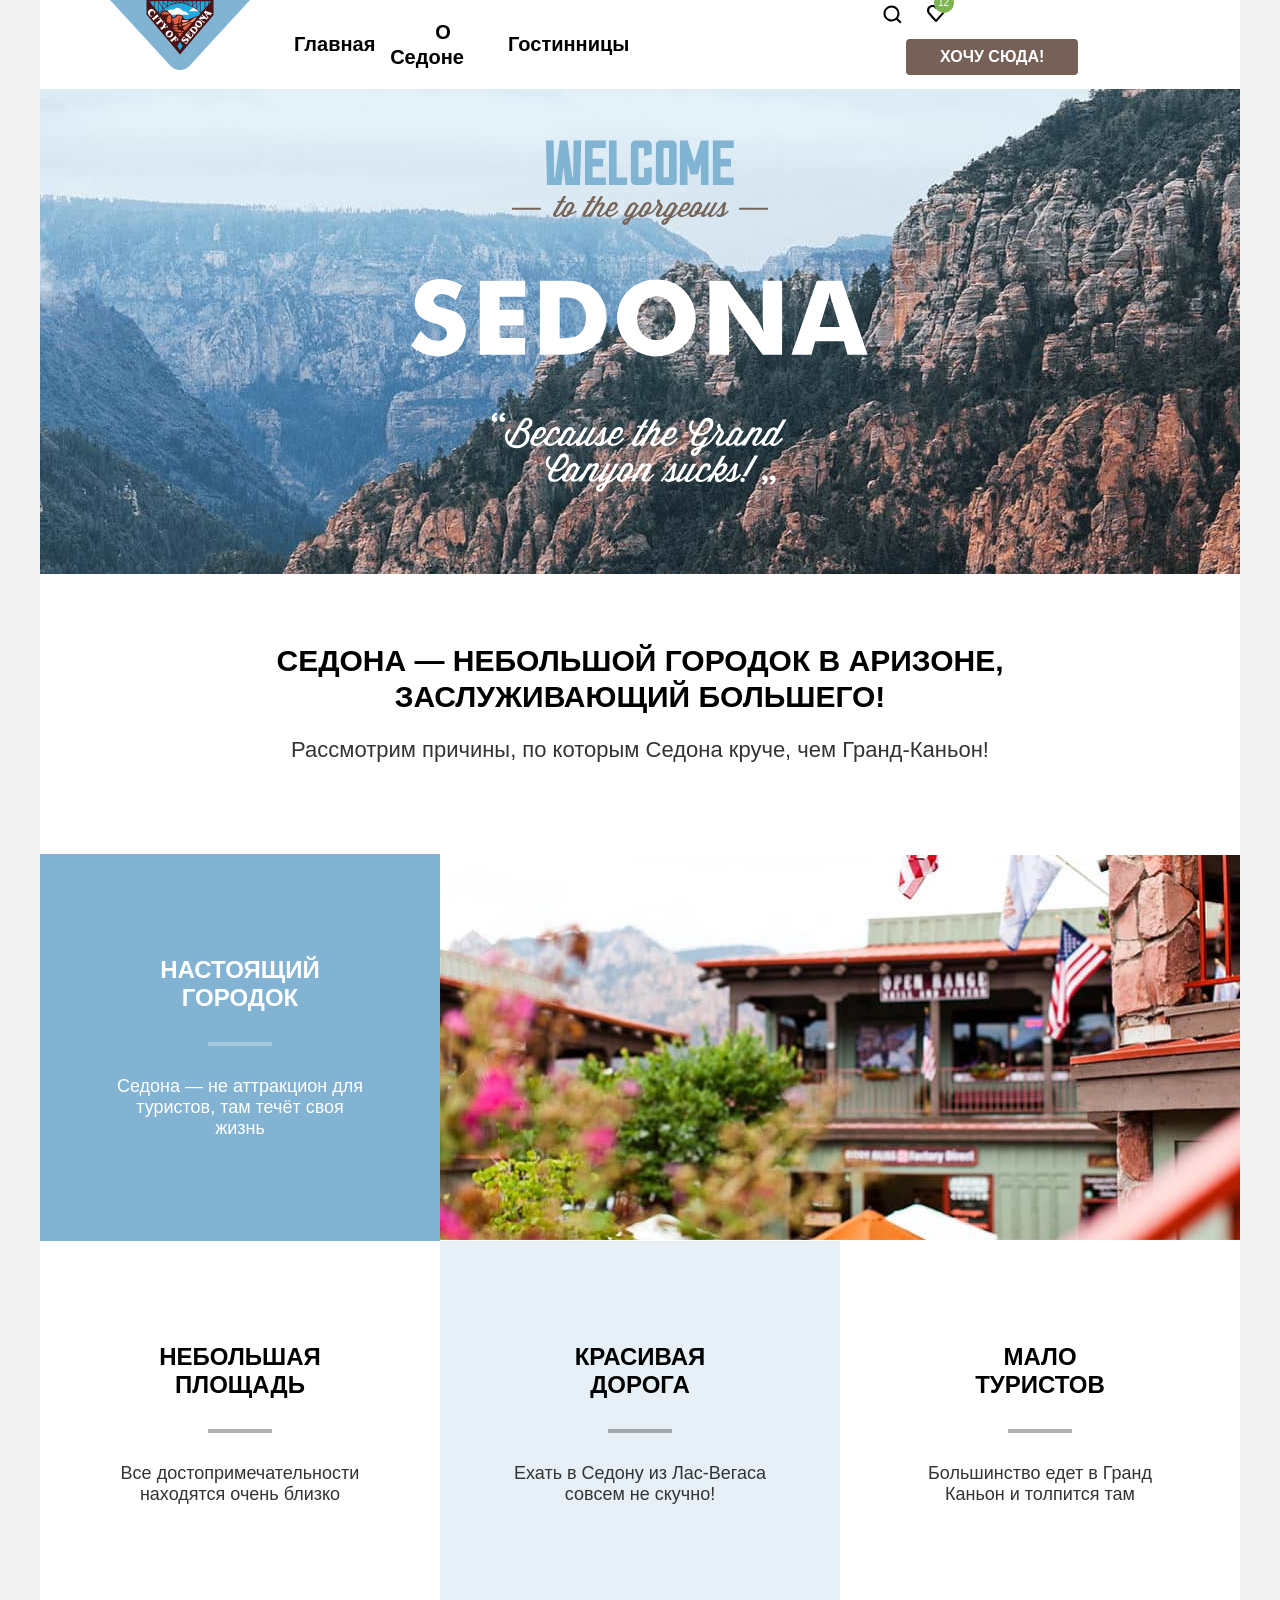
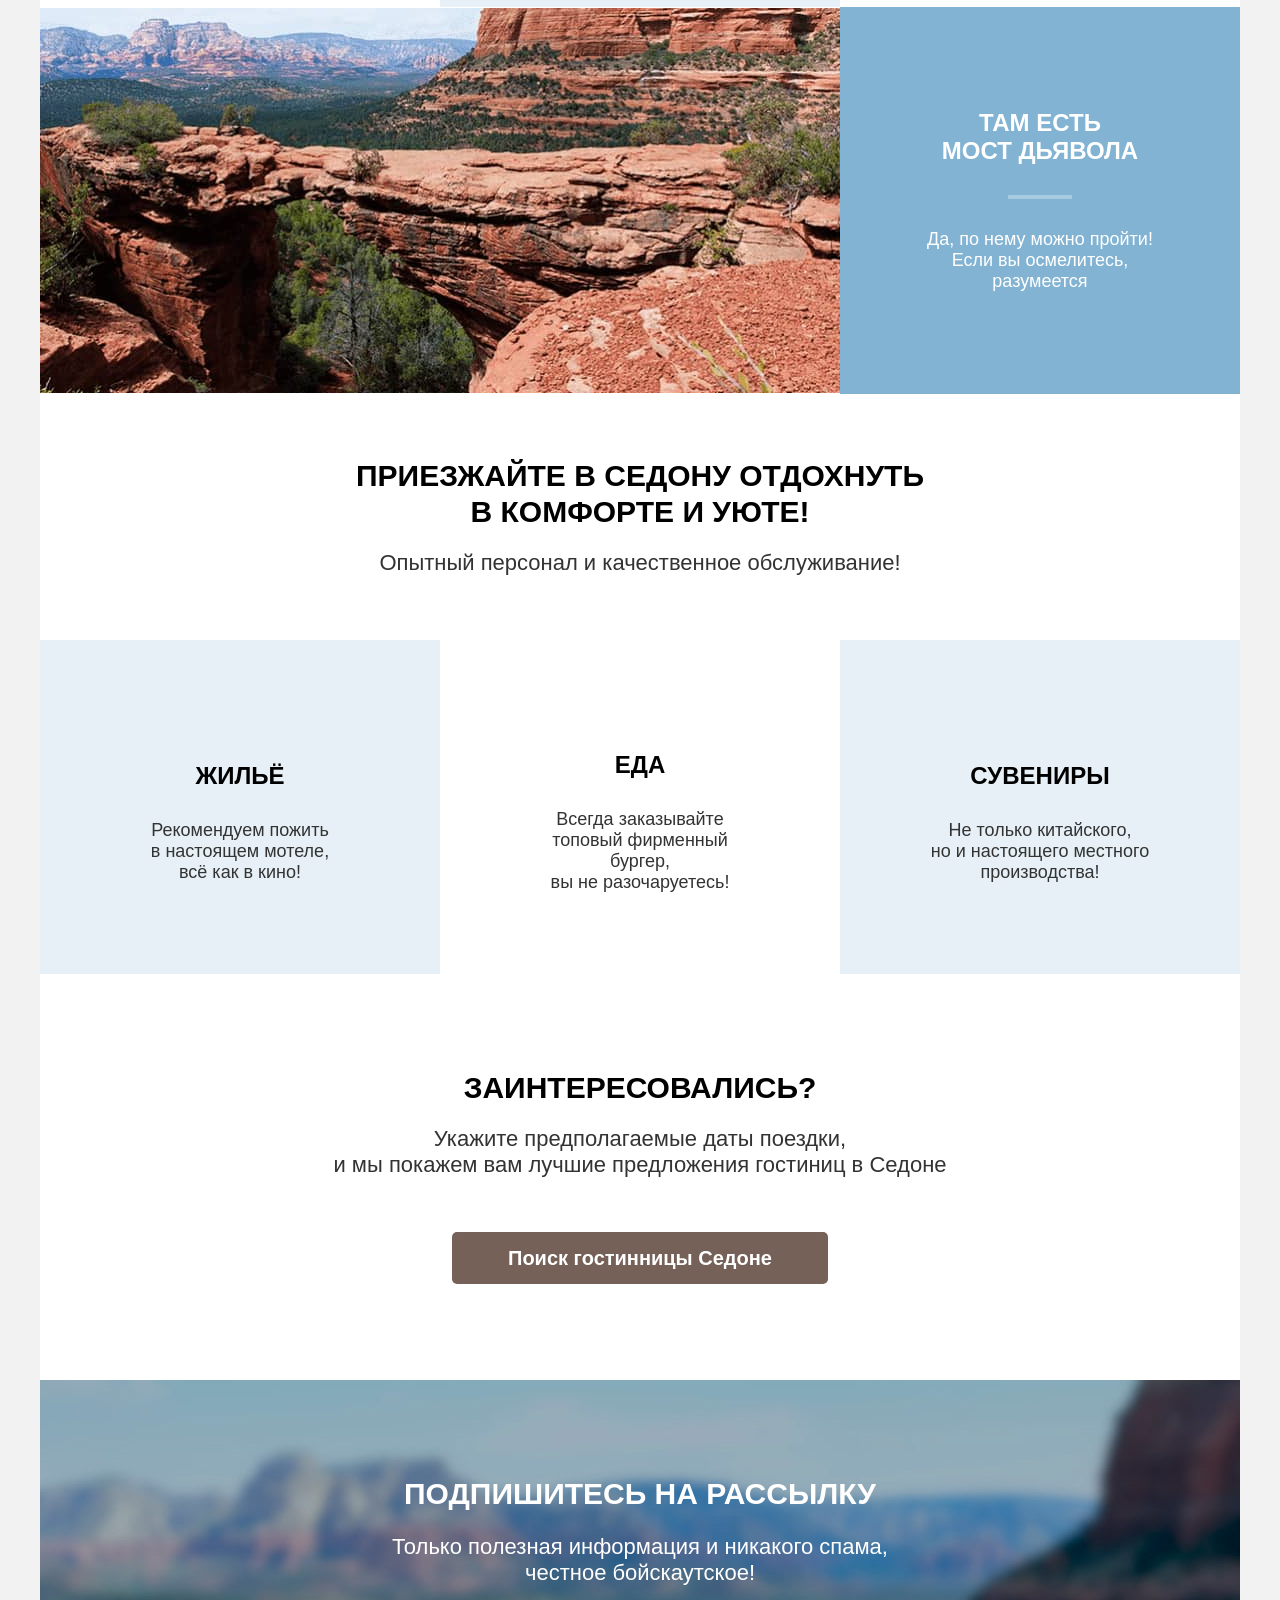
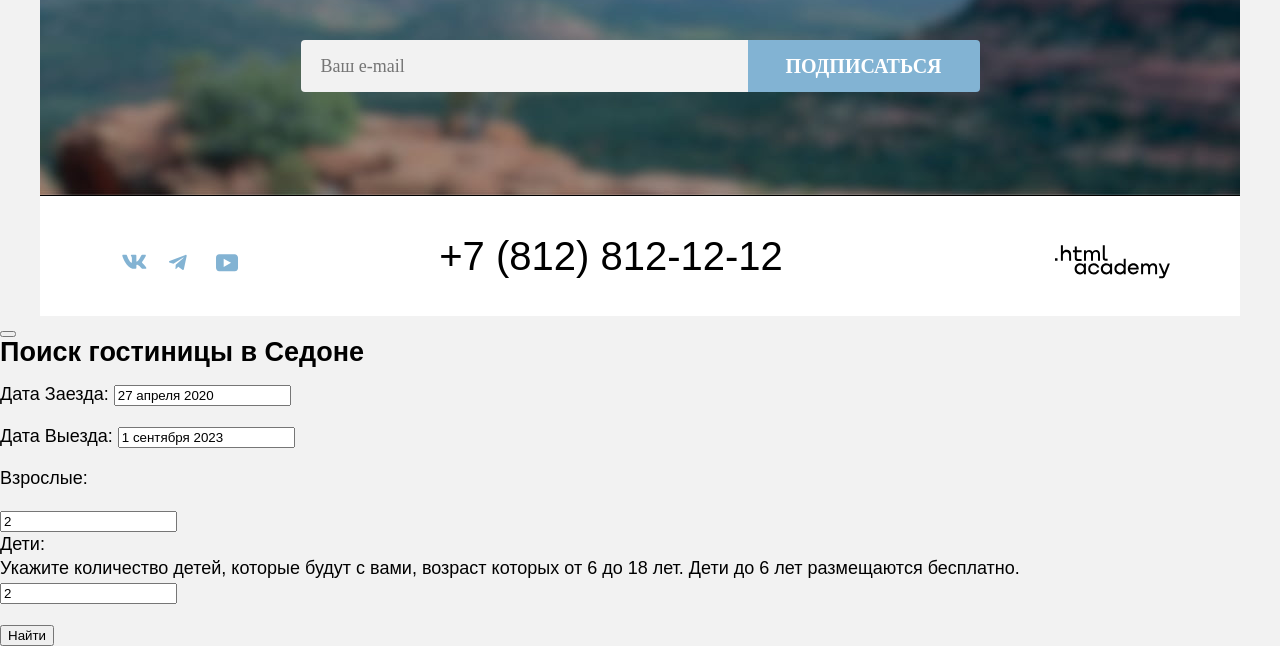
==== commit eb7b2a76: "Поправки 9 раздела" ====
--- a/index.html
+++ b/index.html
@@ -6,47 +6,58 @@
     <meta http-equiv="X-UA-Compatible" content="IE=edge">
     <meta name="viewport" content="width=device-width, initial-scale=1.0">
     <link rel="stylesheet" href="styles/styles.css">
-
     <title>Седона</title>
   </head>
-
   <body>
    <!-- ! Header -->
     <header class="page-header">
       <nav class="navigation">
          <!-- ! Left-items -->
         <a href="index.html" aria-current="page" class="navigation-logo">
-          <img class="sedona-logo" src="img/logo-icon/logo-Sedona (1).svg" width="140" height="70" alt="Логотип Sedona ">
+          <img class="sedona-logo" src="img/logo-icon/logo-sedona.svg" width="140" height="70" alt="Логотип Sedona">
         </a>
         <ul class="navigation-list">
           <li class="navigation-item">
-            <a href="index.html" class="navigation-link navigation-link-current-main" aria-current="page">
-              Главная </a>
+            <a href="#" class="navigation-link navigation-link-current" aria-current="page">
+              Главная
+            </a>
           </li>
           <li class="navigation-item">
-            <a href="#" class="navigation-link"> О Седоне </a>
+            <a href="#" class="navigation-link">
+              О Седоне
+            </a>
           </li>
           <li class="navigation-item">
-            <a href="catalog.html" class="navigation-link"> Гостинницы </a>
+            <a href="catalog.html" class="navigation-link">
+              Гостинницы
+            </a>
           </li>
         </ul>
          <!-- ! Right-items -->
         <ul class="navigation-list navigation-list-right">
           <li class="navigation-item-right">
             <a  href="#"  class="navigation-link">
-              <span class="visually-hidden">Поиск</span>
-              <svg class="navigation-icon" aria-hidden="true" focusable="false" width="19" height="19" viewBox="0 0 19 19" fill="none" xmlns="http://www.w3.org/2000/svg"><path d="m18.5 17-3.7-3.67c1-1.3 1.7-2.98 1.7-4.87A8 8 0 0 0 8.5.5C4.1.5.5 4.18.5 8.56a8 8 0 0 0 12.9 6.26l3.7 3.68 1.4-1.5Zm-10-2.48a6 6 0 0 1-6-5.96 6 6 0 0 1 12 0 6 6 0 0 1-6 5.96Z" /></svg>
+              <span class="visually-hidden">
+                Поиск
+              </span>
+              <svg class="navigation-icon" aria-hidden="true" focusable="false" width="19" height="19" viewBox="0 0 19 19" fill="none" xmlns="http://www.w3.org/2000/svg"><path d="m18.5 17-3.7-3.67c1-1.3 1.7-2.98 1.7-4.87A8 8 0 0 0 8.5.5C4.1.5.5 4.18.5 8.56a8 8 0 0 0 12.9 6.26l3.7 3.68 1.4-1.5Zm-10-2.48a6 6 0 0 1-6-5.96 6 6 0 0 1 12 0 6 6 0 0 1-6 5.96Z" />
+              </svg>
             </a>
           </li>
           <li class="navigation-item-right">
             <a href="#" class="navigation-link">
-              <span class="visually-hidden">Избранное</span>
-              <svg class="navigation-icon" aria-hidden="true" focusable="false" width="18" height="17" viewBox="0 0 18 17" fill="none" xmlns="http://www.w3.org/2000/svg"><path d="M8.9 17c-.3 0-.6-.1-.8-.4-5.4-6.1-6.7-7.5-7-7.9C.4 7.8 0 6.6 0 5.4 0 2.4 2.4 0 5.5 0 6.8 0 8 .5 9 1.3 10 .5 11.3 0 12.5 0c3 0 5.5 2.4 5.5 5.4 0 1.3-.5 2.5-1.3 3.4l-7 7.9c-.2.2-.4.3-.8.3Zm-6-9.5c.3.4 3.5 4 6.1 6.9l6.2-7c.5-.5.7-1.2.7-2 0-1.8-1.5-3.3-3.3-3.3-1 0-2 .5-2.7 1.3-.3.3-.6.4-.9.4-.3 0-.6-.2-.8-.4-.7-.8-1.7-1.3-2.7-1.3-1.8 0-3.3 1.5-3.3 3.3-.1.9.3 1.6.7 2.1-.1 0-.1 0 0 0Z"/></svg>
+              <span class="visually-hidden">
+                Избранное
+              </span>
+              <svg class="navigation-icon" aria-hidden="true" focusable="false" width="18" height="17" viewBox="0 0 18 17" fill="none" xmlns="http://www.w3.org/2000/svg"><path d="M8.9 17c-.3 0-.6-.1-.8-.4-5.4-6.1-6.7-7.5-7-7.9C.4 7.8 0 6.6 0 5.4 0 2.4 2.4 0 5.5 0 6.8 0 8 .5 9 1.3 10 .5 11.3 0 12.5 0c3 0 5.5 2.4 5.5 5.4 0 1.3-.5 2.5-1.3 3.4l-7 7.9c-.2.2-.4.3-.8.3Zm-6-9.5c.3.4 3.5 4 6.1 6.9l6.2-7c.5-.5.7-1.2.7-2 0-1.8-1.5-3.3-3.3-3.3-1 0-2 .5-2.7 1.3-.3.3-.6.4-.9.4-.3 0-.6-.2-.8-.4-.7-.8-1.7-1.3-2.7-1.3-1.8 0-3.3 1.5-3.3 3.3-.1.9.3 1.6.7 2.1-.1 0-.1 0 0 0Z"/>
+              </svg>
             </a>
           </li>
           <li class="navigation-item-right">
             <a href="#" class="navigation-link">
-              <span class="visually-hidden">Записаться</span>
+              <span class="visually-hidden">
+                Записаться
+              </span>
               <button class="navigation-link-button-sign-up">Хочу сюда!</button>
               </a>
           </li>
@@ -58,14 +69,13 @@
       <div class="page-container">
          <!-- ! Welcome -->
         <section class="welcome">
-            <h1> <span class="visually-hidden">Седона</span></h1>
-            <img class="welcome-text" src="img/main-page/welcome (1).svg" width="458" height="352"
-              alt="Welcome to the gorgeous Sedona because the Grand Canyon sucks" lang="en">
-            <img class="welcome-background-bottom" src="img/main-page/welcome-bottom.svg" width="1200" height="57" alt="">
+            <h1 class="title-main-page"> <span class="visually-hidden">Седона</span></h1>
+            <img class="welcome-text" src="img/main-page/welcome.svg" width="458" height="352"
+              alt="Welcome to the gorgeous Sedona because the Grand Canyon sucks">
         </section>
          <!-- ! Advantages -->
         <section class="advantages">
-          <h2 class="visually-hidden"> Преимущества Седоны </h2>
+          <h2 class="title-section-advantages"> <span class="visually-hidden">Преимущества Седоны</span> </h2>
           <ul class="advantages-list">
             <li class="advantages-item advantages-item-big">
               <h3 class="title-big">Седона — небольшой городок в Аризоне,<br> заслуживающий большего!</h3>
@@ -78,14 +88,13 @@
             </li>
             <!-- ! img City -->
             <li class="advantages-item advantages-item-image">
-              <img class="advantages-image" src="img/main-page/city-Sedona (1).jpg" width="800" height="385"
+              <img class="advantages-image" src="img/main-page/city-sedona.jpg" width="800" height="385"
                 alt="Город Седона">
             </li>
-
             <li class="advantages-item">
               <h3 class="advantages-title">Небольшая <br>
                 площадь</h3>
-                <div class="advantages-line-white advantages-line-grey" ></div>
+                <div class="advantages-line-white advantages-line-grey"></div>
               <p class="advantages-description">Все достопримечательности <br> находятся очень близко</p>
             </li>
             <li class="advantages-item-grey advantages-item ">
@@ -102,7 +111,7 @@
             </li>
              <!-- ! img Mountain-->
              <li class="advantages-item advantages-item-image">
-              <img src="img/main-page/mountain (1).jpg" width="800" height="385" alt="Горы Седоны">
+              <img src="img/main-page/mountain.jpg" width="800" height="385" alt="Горы Седоны">
             </li>
             <li class="advantages-item-color advantages-item">
               <h3 class="advantages-title">Там есть <br>
@@ -115,25 +124,22 @@
               <p class="description-big description-big-last "> Опытный персонал и качественное обслуживание!</p>
             </li>
             <li class="advantages-item-grey advantages-item ">
-              <div class="advantages-item-container">
-                <img class="advantages-item-house" src="img/main-page/house (1).svg"  width="75" height="72" alt="Домик">
-                <h3 class="advantages-title">Жильё</h3>
+              <div class="advantages-item-container advantages-item-house">
+                <h3 class="advantages-title advantages-title-background">Жильё</h3>
                 <p class="advantages-description">Рекомендуем пожить <br> в настоящем мотеле, <br>
                   всё как в кино! </p>
               </div>
             </li>
             <li class="advantages-item">
-              <div class="advantages-item-container">
-                <img class="advantages-item-food" src="img/main-page/hamburger (1).svg" width="74" height="70" alt="Гамбургер">
-                <h3 class="advantages-title">Еда</h3>
+              <div class="advantages-item-container advantages-item-food">
+                <h3 class="advantages-title advantages-title-background">Еда</h3>
                 <p class="advantages-description">Всегда заказывайте <br>
                   топовый фирменный бургер, <br> вы не разочаруетесь! </p>
               </div>
             </li>
             <li class="advantages-item-grey advantages-item  ">
-              <div class="advantages-item-container">
-                <img class="advantages-item-souvenir" src="img/main-page/souvenir (1).svg" width="64" height="76" alt="Подарок">
-                <h3 class="advantages-title">Сувениры</h3>
+              <div class="advantages-item-container advantages-item-souvenir">
+                <h3 class="advantages-title advantages-title-background">Сувениры</h3>
                 <p class="advantages-description">Не только китайского, <br>
                   но и настоящего местного <br> производства! </p>
               </div>
@@ -168,19 +174,22 @@
         <li class="footer-social-item">
           <a class="footer-social-vk footer-social-link" href="https://vk.com/htmlacademy" type="button">
             <span class="visually-hidden">Вконтаке</span>
-            <svg class="footer-social-icon" aria-hidden="true" focusable="false" width="25" height="15" viewBox="0 0 25 15" fill="none" xmlns="http://www.w3.org/2000/svg"><path fill-rule="evenodd" clip-rule="evenodd" d="M24.116 1.804c.166-.546 0-.948-.795-.948h-2.625c-.668 0-.976.347-1.143.73 0 0-1.335 3.196-3.226 5.272-.612.602-.89.793-1.224.793-.167 0-.418-.19-.418-.738V1.804c0-.656-.184-.948-.74-.948H9.817c-.417 0-.668.304-.668.593 0 .621.946.765 1.043 2.513V7.76c0 .833-.153.984-.487.984-.89 0-3.055-3.21-4.34-6.885-.249-.715-.5-1.003-1.172-1.003H1.566c-.75 0-.9.347-.9.73 0 .682.89 4.07 4.145 8.551 2.17 3.06 5.225 4.72 8.008 4.72 1.67 0 1.875-.369 1.875-1.004V11.54c0-.737.158-.884.687-.884.39 0 1.057.192 2.615 1.667 1.78 1.75 2.073 2.533 3.075 2.533h2.625c.75 0 1.126-.368.91-1.096-.238-.724-1.088-1.775-2.215-3.022-.612-.71-1.53-1.475-1.809-1.858-.389-.49-.278-.71 0-1.147 0 0 3.2-4.426 3.533-5.929h.001Z"/></svg>
+            <svg class="footer-social-icon" aria-hidden="true" focusable="false" width="25" height="15" viewBox="0 0 25 15" fill="none" xmlns="http://www.w3.org/2000/svg"><path fill-rule="evenodd" clip-rule="evenodd" d="M24.116 1.804c.166-.546 0-.948-.795-.948h-2.625c-.668 0-.976.347-1.143.73 0 0-1.335 3.196-3.226 5.272-.612.602-.89.793-1.224.793-.167 0-.418-.19-.418-.738V1.804c0-.656-.184-.948-.74-.948H9.817c-.417 0-.668.304-.668.593 0 .621.946.765 1.043 2.513V7.76c0 .833-.153.984-.487.984-.89 0-3.055-3.21-4.34-6.885-.249-.715-.5-1.003-1.172-1.003H1.566c-.75 0-.9.347-.9.73 0 .682.89 4.07 4.145 8.551 2.17 3.06 5.225 4.72 8.008 4.72 1.67 0 1.875-.369 1.875-1.004V11.54c0-.737.158-.884.687-.884.39 0 1.057.192 2.615 1.667 1.78 1.75 2.073 2.533 3.075 2.533h2.625c.75 0 1.126-.368.91-1.096-.238-.724-1.088-1.775-2.215-3.022-.612-.71-1.53-1.475-1.809-1.858-.389-.49-.278-.71 0-1.147 0 0 3.2-4.426 3.533-5.929h.001Z"/>
+            </svg>
           </a>
         </li>
         <li class="footer-social-item">
           <a class="footer-social-telegram footer-social-link" href="https://t.me/htmlacademy" type="button">
             <span class="visually-hidden">Телеграм</span>
-            <svg class="footer-social-icon" aria-hidden="true" focusable="false" width="18" height="16" viewBox="0 0 18 16" fill="none" xmlns="http://www.w3.org/2000/svg"><path d="M16.79.96.84 7.1c-1.09.44-1.08 1.05-.2 1.32l4.1 1.28 9.47-5.98c.44-.27.85-.13.52.17l-7.68 6.93-.28 4.22c.41 0 .6-.2.83-.41l1.99-1.94 4.13 3.06c.77.42 1.31.2 1.5-.71l2.72-12.8c.28-1.1-.43-1.61-1.16-1.28Z"/></svg>
+            <svg class="footer-social-icon" aria-hidden="true" focusable="false" width="18" height="16" viewBox="0 0 18 16" fill="none" xmlns="http://www.w3.org/2000/svg"><path d="M16.79.96.84 7.1c-1.09.44-1.08 1.05-.2 1.32l4.1 1.28 9.47-5.98c.44-.27.85-.13.52.17l-7.68 6.93-.28 4.22c.41 0 .6-.2.83-.41l1.99-1.94 4.13 3.06c.77.42 1.31.2 1.5-.71l2.72-12.8c.28-1.1-.43-1.61-1.16-1.28Z"/>
+            </svg>
           </a>
         </li>
         <li class="footer-social-item">
           <a class="footer-social-youtube footer-social-link" href="https://www.youtube.com/user/htmlacademyru" type="button">
             <span class="visually-hidden">Ютюб</span>
-            <svg class="footer-social-icon" aria-hidden="true" focusable="false" width="23" height="18" viewBox="0 0 23 18" fill="none" xmlns="http://www.w3.org/2000/svg"><path d="M18.94.36H3.51C1.65.36.33 1.95.33 3.76v10.09c0 1.91 1.32 3.5 3.18 3.5h15.65c1.64 0 3.17-1.59 3.17-3.4V3.76c-.22-1.8-1.53-3.4-3.39-3.4ZM7.99 12.89V4.82l7.34 4.04-7.34 4.03Z" /></svg>
+            <svg class="footer-social-icon" aria-hidden="true" focusable="false" width="23" height="18" viewBox="0 0 23 18" fill="none" xmlns="http://www.w3.org/2000/svg"><path d="M18.94.36H3.51C1.65.36.33 1.95.33 3.76v10.09c0 1.91 1.32 3.5 3.18 3.5h15.65c1.64 0 3.17-1.59 3.17-3.4V3.76c-.22-1.8-1.53-3.4-3.39-3.4ZM7.99 12.89V4.82l7.34 4.04-7.34 4.03Z" />
+            </svg>
           </a>
         </li>
       </ul>
@@ -189,9 +198,46 @@
       </address>
       <a href="https://htmlacademy.ru/" class="link-logo-html-academy">
         <span class="visually-hidden">Логотип html academy</span>
-        <svg class="html-academy-icon" width="115" height="34" viewBox="0 0 115 34" fill="none" xmlns="http://www.w3.org/2000/svg"><path d="M0 13.26v2.6h2.5v-2.6H0ZM11.6 4.86c-1.6 0-2.8.7-3.6 1.7h-.1V.36h-2v15.5h2v-5.3c0-2.1 1.3-3.6 3.3-3.6 1.8 0 2.9 1.4 2.9 3.2v5.7h2v-6.1c.1-3-1.8-4.9-4.5-4.9ZM26.6 5.16h-4.8v-3.7h-2v3.8h-1.9v2h1.9v6c0 1.7 1 2.7 2.7 2.7h4.1v-2h-3.7c-.7 0-1.1-.4-1.1-1.1v-5.7h4.8v-2ZM41.1 4.96c-1.6 0-2.9.8-3.5 2.1h-.1c-.6-1.2-1.8-2.1-3.4-2.1-1.4 0-2.5.8-3.1 1.8h-.1v-1.6H29v10.6h2v-5.4c0-2 1-3.5 2.6-3.5 1.5 0 2.4 1 2.4 2.6v6.3h2v-5.6c0-2.4 1.4-3.3 2.6-3.3 1.5 0 2.4 1 2.4 2.6v6.3h2v-6.5c.1-2.5-1.4-4.3-3.9-4.3ZM47.8 13.06c0 1.7 1 2.7 2.8 2.7h2v-2h-1.7c-.7 0-1.1-.4-1.1-1.1V.36h-2v12.7ZM28.9 20.06c-.9-1.1-2.2-1.8-3.9-1.8-3.1 0-5.4 2.3-5.4 5.6s2.3 5.6 5.4 5.6c1.8 0 3-.8 3.8-1.9h.1v1.6h2v-10.6h-2v1.5Zm-3.6 7.4c-2.2 0-3.6-1.6-3.6-3.6s1.4-3.6 3.6-3.6 3.6 1.6 3.6 3.6c0 1.9-1.4 3.6-3.6 3.6ZM44.2 22.36c-.5-2.4-2.6-4.1-5.4-4.1a5.4 5.4 0 0 0-5.6 5.6c0 3.1 2.2 5.6 5.6 5.6 2.8 0 4.9-1.8 5.4-4.2h-2.1a3.4 3.4 0 0 1-3.3 2.3c-2.2 0-3.6-1.6-3.6-3.6s1.4-3.6 3.6-3.6c1.6 0 2.8 1 3.3 2.2h2.1v-.2ZM55.1 20.06c-.9-1.1-2.2-1.8-3.9-1.8-3.1 0-5.4 2.3-5.4 5.6s2.3 5.6 5.4 5.6c1.8 0 3-.8 3.8-1.9h.1v1.6h2v-10.6h-2v1.5Zm-3.6 7.4c-2.2 0-3.6-1.6-3.6-3.6s1.4-3.6 3.6-3.6 3.6 1.6 3.6 3.6c0 1.9-1.5 3.6-3.6 3.6ZM68.7 20.16c-.9-1.1-2.2-1.9-3.9-1.9-3.1 0-5.4 2.3-5.4 5.6s2.2 5.6 5.4 5.6c1.7 0 3-.8 3.8-1.8h.1v1.5h2v-15.4h-2v6.4Zm-3.6 7.3c-2.2 0-3.6-1.6-3.6-3.6s1.4-3.6 3.6-3.6 3.6 1.6 3.6 3.6c-.1 2-1.5 3.6-3.6 3.6ZM78.3 18.26c-3.3 0-5.5 2.5-5.5 5.6 0 3 2.1 5.6 5.5 5.6 2.5 0 4.5-1.3 5.2-3.6h-2.1c-.5 1-1.6 1.6-3 1.6-1.9 0-3.3-1.3-3.4-2.9h8.8c.2-3.6-2-6.3-5.5-6.3Zm0 1.9c1.7 0 3 1 3.3 2.6h-6.5c.3-1.5 1.5-2.6 3.2-2.6ZM98.2 18.26c-1.6 0-2.9.8-3.6 2h-.1c-.6-1.2-1.8-2-3.4-2-1.4 0-2.5.7-3.1 1.8v-1.5h-1.9v10.6h2v-5.4c0-2 1-3.4 2.6-3.5 1.5 0 2.4 1 2.4 2.6v6.3h2v-5.6c0-2.4 1.4-3.3 2.6-3.3 1.5 0 2.4 1 2.4 2.6v6.3h2v-6.5c.1-2.6-1.4-4.4-3.9-4.4ZM109.4 27.36l-3.6-8.9h-2.2l4.8 11.6c-.3.9-.7 1.2-1.7 1.2h-2.5v2h2.5c1.8 0 2.8-.8 3.5-2.6l4.7-12.2h-2.1l-3.4 8.9Z"/></svg>
+        <svg class="html-academy-icon" width="115" height="34" viewBox="0 0 115 34" fill="none" xmlns="http://www.w3.org/2000/svg"><path d="M0 13.26v2.6h2.5v-2.6H0ZM11.6 4.86c-1.6 0-2.8.7-3.6 1.7h-.1V.36h-2v15.5h2v-5.3c0-2.1 1.3-3.6 3.3-3.6 1.8 0 2.9 1.4 2.9 3.2v5.7h2v-6.1c.1-3-1.8-4.9-4.5-4.9ZM26.6 5.16h-4.8v-3.7h-2v3.8h-1.9v2h1.9v6c0 1.7 1 2.7 2.7 2.7h4.1v-2h-3.7c-.7 0-1.1-.4-1.1-1.1v-5.7h4.8v-2ZM41.1 4.96c-1.6 0-2.9.8-3.5 2.1h-.1c-.6-1.2-1.8-2.1-3.4-2.1-1.4 0-2.5.8-3.1 1.8h-.1v-1.6H29v10.6h2v-5.4c0-2 1-3.5 2.6-3.5 1.5 0 2.4 1 2.4 2.6v6.3h2v-5.6c0-2.4 1.4-3.3 2.6-3.3 1.5 0 2.4 1 2.4 2.6v6.3h2v-6.5c.1-2.5-1.4-4.3-3.9-4.3ZM47.8 13.06c0 1.7 1 2.7 2.8 2.7h2v-2h-1.7c-.7 0-1.1-.4-1.1-1.1V.36h-2v12.7ZM28.9 20.06c-.9-1.1-2.2-1.8-3.9-1.8-3.1 0-5.4 2.3-5.4 5.6s2.3 5.6 5.4 5.6c1.8 0 3-.8 3.8-1.9h.1v1.6h2v-10.6h-2v1.5Zm-3.6 7.4c-2.2 0-3.6-1.6-3.6-3.6s1.4-3.6 3.6-3.6 3.6 1.6 3.6 3.6c0 1.9-1.4 3.6-3.6 3.6ZM44.2 22.36c-.5-2.4-2.6-4.1-5.4-4.1a5.4 5.4 0 0 0-5.6 5.6c0 3.1 2.2 5.6 5.6 5.6 2.8 0 4.9-1.8 5.4-4.2h-2.1a3.4 3.4 0 0 1-3.3 2.3c-2.2 0-3.6-1.6-3.6-3.6s1.4-3.6 3.6-3.6c1.6 0 2.8 1 3.3 2.2h2.1v-.2ZM55.1 20.06c-.9-1.1-2.2-1.8-3.9-1.8-3.1 0-5.4 2.3-5.4 5.6s2.3 5.6 5.4 5.6c1.8 0 3-.8 3.8-1.9h.1v1.6h2v-10.6h-2v1.5Zm-3.6 7.4c-2.2 0-3.6-1.6-3.6-3.6s1.4-3.6 3.6-3.6 3.6 1.6 3.6 3.6c0 1.9-1.5 3.6-3.6 3.6ZM68.7 20.16c-.9-1.1-2.2-1.9-3.9-1.9-3.1 0-5.4 2.3-5.4 5.6s2.2 5.6 5.4 5.6c1.7 0 3-.8 3.8-1.8h.1v1.5h2v-15.4h-2v6.4Zm-3.6 7.3c-2.2 0-3.6-1.6-3.6-3.6s1.4-3.6 3.6-3.6 3.6 1.6 3.6 3.6c-.1 2-1.5 3.6-3.6 3.6ZM78.3 18.26c-3.3 0-5.5 2.5-5.5 5.6 0 3 2.1 5.6 5.5 5.6 2.5 0 4.5-1.3 5.2-3.6h-2.1c-.5 1-1.6 1.6-3 1.6-1.9 0-3.3-1.3-3.4-2.9h8.8c.2-3.6-2-6.3-5.5-6.3Zm0 1.9c1.7 0 3 1 3.3 2.6h-6.5c.3-1.5 1.5-2.6 3.2-2.6ZM98.2 18.26c-1.6 0-2.9.8-3.6 2h-.1c-.6-1.2-1.8-2-3.4-2-1.4 0-2.5.7-3.1 1.8v-1.5h-1.9v10.6h2v-5.4c0-2 1-3.4 2.6-3.5 1.5 0 2.4 1 2.4 2.6v6.3h2v-5.6c0-2.4 1.4-3.3 2.6-3.3 1.5 0 2.4 1 2.4 2.6v6.3h2v-6.5c.1-2.6-1.4-4.4-3.9-4.4ZM109.4 27.36l-3.6-8.9h-2.2l4.8 11.6c-.3.9-.7 1.2-1.7 1.2h-2.5v2h2.5c1.8 0 2.8-.8 3.5-2.6l4.7-12.2h-2.1l-3.4 8.9Z"/>
+        </svg>
       </a>
     </footer>
+    <div class="modal-container modal-container-close">
+      <div class="modal modal-search">
+        <button class="modal-close-button">
+          <span class="visually-hidden">Закрыть</span>
+        </button>
+        <section class="modal-content">
+          <h2 class="modal-title">Поиск гостиницы в Седоне</h2>
+          <form class="auth-form" action="https://echo.htmlacademy.ru/" method="post">
+            <p class="field-group date-in">
+              <label class="label-search-hotels" for="search-date-in">Дата Заезда:</label>
+              <input class="search-form-field search-form-field-date" type="text" id="search-date-in" name="search-date-in" placeholder="Укажите дату" value="27 апреля 2020">
+            </p>
+            <p class="field-group date-out">
+              <label class="label-search-hotels label-date-out" for="search-date-out">Дата Выезда:</label>
+              <input class="search-form-field search-form-field-date" type="text" id="search-date-out" name="search-date-out" placeholder="Укажите дату" value="1 сентября 2023">
+            </p>
+            <p class="field-group search-form-numbers">
+              <label class="label-search-hotels label-num-adults" for="search-date-out">Взрослые:</label>
+              <div class="input-container"><span class="num-minus"></span><input class="search-form-field search-num" type="number" id="search-num-adults" name="search-num-adults" placeholder="Дата выезда" value="2">
+                <span class="num-plus"></span>
+              </div>
+              <label class="label-search-hotels label-num-kids" for="search-date-out">Дети:</label>
+              <div class="tooltip">
+                <div class="tooltip-hover">Укажите количество детей, которые будут с вами, возраст которых от 6 до 18 лет. Дети до 6 лет размещаются бесплатно.</div>
+              </div>
+              <div class="input-container num-kids-container">
+                <span class="num-minus"></span>
+                <input class="search-form-field search-num" type="number" id="search-num-kids" name="search-num-kids" placeholder="Дата выезда" value="2">
+                <span class="num-plus"></span>
+              </div>
+            </p>
+            <button class="button search-form-button" type="submit">Найти</button>
+          </form>
+        </section>
+      </div>
+    </div>
   </body>
 
 </html>
